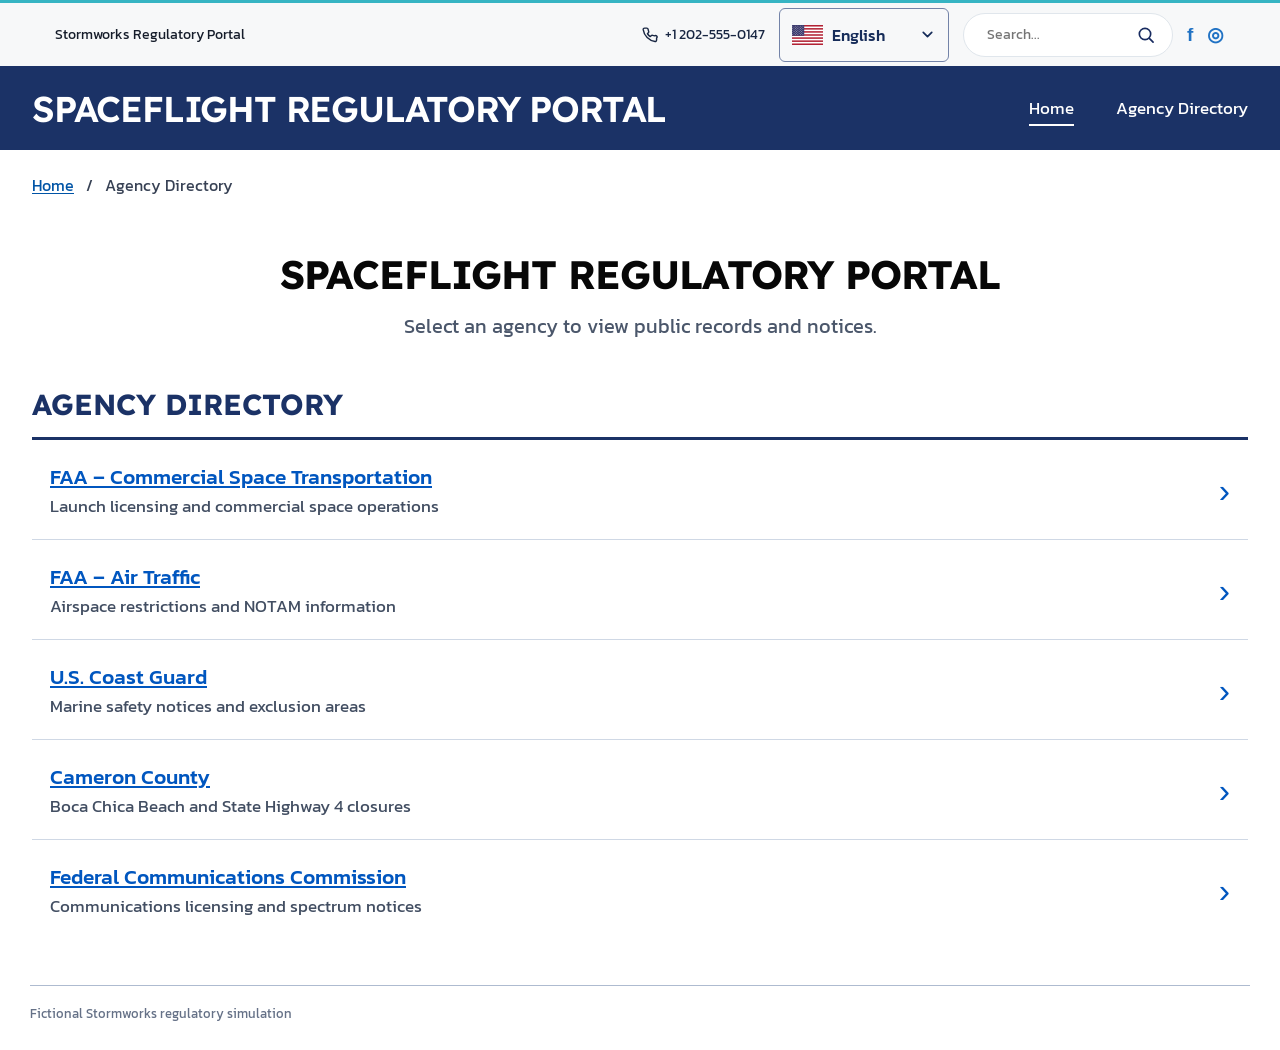
==== index.html @ 87dcebd6 "kl" ====
<!doctype html>
<html lang="en">
<head>
  <meta charset="utf-8">
  <meta name="viewport" content="width=device-width, initial-scale=1">
  <title>Spaceflight Regulatory Portal — Agency Directory</title>
  <link rel="preconnect" href="https://fonts.googleapis.com">
  <link rel="preconnect" href="https://fonts.gstatic.com" crossorigin>
  <link href="https://fonts.googleapis.com/css2?family=Kanit:wght@400;500;600&family=Lexend:wght@500;600;700&display=swap" rel="stylesheet">
  <link rel="stylesheet" href="assets/css/styles.css">
  <script defer src="assets/js/shared-header.js"></script>
</head>
<body class="portal-page">
  <div id="utility-header"></div>
  <header class="portal-masthead">
    <div class="portal-masthead-inner">
      <div class="portal-masthead-title">SPACEFLIGHT REGULATORY PORTAL</div>
      <nav class="portal-masthead-nav" aria-label="Portal navigation">
        <a href="index.html" aria-current="page">Home</a>
        <a href="#agency-directory">Agency Directory</a>
      </nav>
    </div>
  </header>
  <main class="portal-container">
    <nav class="portal-breadcrumb" aria-label="Breadcrumb"><a href="index.html">Home</a><span aria-hidden="true">/</span>Agency Directory</nav>
    <div class="portal-intro">
      <h1>SPACEFLIGHT REGULATORY PORTAL</h1>
      <p>Select an agency to view public records and notices.</p>
    </div>
    <section class="directory-section" aria-labelledby="directory-heading">
      <h2 id="directory-heading">AGENCY DIRECTORY</h2>
      <div id="agency-directory" class="agency-directory">
        <div class="agency-directory-item"><div><a href="pages/agency.html?agency=faacst">FAA – Commercial Space Transportation</a><p>Launch licensing and commercial space operations</p></div><span aria-hidden="true" class="directory-chevron">›</span></div>
        <div class="agency-directory-item"><div><a href="pages/agency.html?agency=faaair">FAA – Air Traffic</a><p>Airspace restrictions and NOTAM information</p></div><span aria-hidden="true" class="directory-chevron">›</span></div>
        <div class="agency-directory-item"><div><a href="pages/agency.html?agency=uscg">U.S. Coast Guard</a><p>Marine safety notices and exclusion areas</p></div><span aria-hidden="true" class="directory-chevron">›</span></div>
        <div class="agency-directory-item"><div><a href="pages/cameron-county.html">Cameron County</a><p>Boca Chica Beach and State Highway 4 closures</p></div><span aria-hidden="true" class="directory-chevron">›</span></div>
        <div class="agency-directory-item"><div><a href="pages/agency.html?agency=fcc">Federal Communications Commission</a><p>Communications licensing and spectrum notices</p></div><span aria-hidden="true" class="directory-chevron">›</span></div>
      </div>
      <p id="directory-no-results" hidden>No agencies matched your search.</p>
    </section>
  </main>
  <footer class="portal-footer">Fictional Stormworks regulatory simulation</footer>
</body>
</html>
---- assets/css/styles.css ----
:root { color-scheme: light; }
* { box-sizing: border-box; }
body { margin: 0; color: #273042; background: white; font-family: Arial, Helvetica, sans-serif; }
a { color: #364761; }
a:hover { color: #1d58a1; }

/* Traditional, understated US-government-style agency directory */
.portal-page, .agency-page { min-height: 100vh; display: flex; flex-direction: column; font-family: 'Kanit', Arial, Helvetica, sans-serif; }
.portal-masthead { background: #1b3266; color: #fff; min-height: 84px; }
.portal-masthead-inner { width: min(1370px, calc(100% - 64px)); margin: 0 auto; min-height: 84px; display: flex; align-items: center; justify-content: space-between; gap: 30px; }
.portal-masthead-title { font-family: 'Lexend', Arial, sans-serif; font-size: clamp(24px, 2.8vw, 40px); letter-spacing: -1.2px; font-weight: 600; line-height: 1.2; }
.portal-masthead-nav { display: flex; align-items: center; gap: 42px; flex: 0 0 auto; }
.portal-masthead-nav a { color: #fff; text-decoration: none; font-size: 17px; }
.portal-masthead-nav a:hover, .portal-masthead-nav a:focus-visible, .portal-masthead-nav [aria-current="page"] { text-decoration: underline; text-underline-offset: 10px; text-decoration-thickness: 2px; }
.portal-container { width: min(1280px, calc(100% - 64px)); margin: 0 auto; flex: 1; }
.portal-breadcrumb { display: flex; align-items: center; gap: 12px; color: #374154; margin: 23px 0 0; font-size: 16px; }
.portal-breadcrumb a { color: #0054a6; text-decoration: underline; text-underline-offset: 2px; }
.portal-intro { text-align: center; margin: 53px 0 46px; }
.portal-intro h1 { font-family: 'Lexend', Arial, sans-serif; color: #070707; font-size: clamp(26px, 3.1vw, 43px); font-weight: 700; line-height: 1.24; letter-spacing: -1px; margin: 0; }
.portal-intro p { margin: 12px 0 0; font-size: 20px; color: #4b576b; }
.directory-section h2 { font: 700 29px/1.2 'Lexend', Arial, sans-serif; color: #1b3266; margin: 0 0 0; padding-bottom: 15px; border-bottom: 3px solid #1b3266; }
.agency-directory-item { display: flex; align-items: center; justify-content: space-between; gap: 16px; min-height: 100px; padding: 18px 18px; border-bottom: 1px solid #cfd8e5; }
.agency-directory-item:last-child { border-bottom: none; }
.agency-directory-item a { font-size: 21px; font-weight: 500; color: #0056bf; text-decoration: underline; text-underline-offset: 2px; }
.agency-directory-item a:hover { color: #003877; }
.agency-directory-item p { font-size: 17px; line-height: 1.4; color: #424e62; margin: 3px 0 0; }
.directory-chevron { color: #0056bf; font: 34px/1 Arial, sans-serif; }
.agency-directory-item[hidden], #directory-no-results[hidden] { display: none; }
#directory-no-results { padding: 24px 18px; color: #495367; }
.portal-footer { border-top: 1px solid #aebbd0; max-width: 1450px; width: calc(100% - 60px); margin: 45px auto 0; padding: 18px 0 27px; font: 400 13px 'Kanit', Arial, sans-serif; color: #657187; }

/* Shared utility header on ALL pages + the county page.
   Cameron County: intentionally plain, fixed-width government-page layout.
   All dimensions are CSS pixels, so it matches the reference at regular browser zoom. */
.county-page {
  font-family: 'Kanit', Arial, Helvetica, sans-serif;
  color: #151c2a;
  background: #fff;
}
.county-topbar { height: 66px; background: #f7f8f9; border-top: 3px solid #36b4c3; font-family: 'Kanit', Arial, Helvetica, sans-serif; color: #151c2a; }
.county-topbar-inner {
  width: min(1170px, calc(100% - 40px)); height: 100%; margin: auto;
  display: flex; align-items: center; justify-content: flex-end; gap: 24px;
  white-space: nowrap; font-size: 14px; font-weight: 400;
}
.topbar-address { margin-right: auto; }
.topbar-phone {
  display: inline-flex; align-items: center; justify-content: center; gap: 7px;
  color: #182642; height: 44px; text-decoration: none; font-size: 14px;
}
.phone-icon { width: 17px; height: 17px; display: block; flex: 0 0 auto; fill: none; stroke: currentColor; stroke-width: 2; stroke-linecap: round; stroke-linejoin: round; }
.topbar-language {
  border: 1px solid #7383a8; border-radius: 6px; width: 170px;
  height: 54px; display: inline-flex; align-items: center; justify-content: flex-start;
  gap: 9px; color: #162c59; font-weight: 500; font-size: 16px;
  padding: 0 12px; margin-left: 18px; cursor: default; user-select: none; flex: 0 0 auto;
}
.language-flag { width: 31px; height: 20px; display: block; flex: 0 0 auto; object-fit: cover; }
.language-name { display: block; line-height: 1; }
.language-chevron { width: 17px; height: 17px; margin-left: auto; display: block; stroke: currentColor; fill: none; stroke-width: 2.4; stroke-linecap: round; stroke-linejoin: round; flex: 0 0 auto; }
.topbar-search {
  display: flex; align-items: center; height: 44px; width: 300px;
  border: 1px solid #e0e6ec; background: white; border-radius: 22px; padding: 0 14px 0 23px; margin: 0;
}
.topbar-search input {
  display: block; height: 100%; border: none; outline: none; flex: 1; min-width: 0;
  background: transparent; padding: 0; margin: 0;
  font: 400 14px/20px 'Kanit', Arial, sans-serif;
}
.topbar-search input::-webkit-search-decoration { -webkit-appearance: none; }
.topbar-search-submit { display: flex; align-items: center; justify-content: center; padding: 0; margin: 0; background: transparent; border: 0; width: 25px; height: 25px; cursor: pointer; }
.search-icon { display: block; width: 20px; height: 20px; flex: 0 0 20px; stroke: #182b60; stroke-width: 2; fill: none; stroke-linecap: round; }
.topbar-social { color: #2072c4; font: bold 19px Arial, sans-serif; letter-spacing: 1px; }

.county-header { height: 84px; background: #182b60; }
.county-header-inner {
  width: min(1170px, calc(100% - 40px)); height: 100%; margin: 0 auto;
  display: flex; justify-content: space-between; align-items: center; gap: 26px;
}
.county-logo {
  color: white; white-space: nowrap;
  font-family: 'Lexend', Arial, Helvetica, sans-serif; font-weight: 700;
  font-size: 35px; letter-spacing: -1.7px;
}
.county-logo span:first-child { color: #288bd4; }
.county-logo .logo-star { color: white; font-size: 34px; margin-left: 3px; }
.county-nav { display: flex; align-items: center; gap: 30px; margin-right: 8px; }
.county-nav-label, .county-nav-directory {
  display: inline-flex; align-items: center; gap: 5px; color: white;
  text-decoration: none; font-size: 15px; font-weight: 400; line-height: 1.25; white-space: nowrap;
}
.county-nav-label { cursor: default; user-select: none; }
.county-nav-label svg { width: 12px; height: 12px; flex: 0 0 12px; display: block; fill: none; stroke: currentColor; stroke-width: 1.8; stroke-linecap: round; stroke-linejoin: round; }
.county-nav-directory:hover, .county-nav-directory:focus-visible { text-decoration: underline; }

/* Reference screenshot: long vertical gaps, centered headings and a 1170px-wide table. */
.county-main { width: min(1170px, calc(100% - 40px)); margin: 0 auto; padding: 90px 0 45px; }
.county-main h1, .county-main .section-heading {
  font-family: 'Lexend', Arial, Helvetica, sans-serif; font-weight: 700;
  text-align: center;
}
.county-main h1 { color: #080808; font-size: 37px; line-height: 1.32; letter-spacing: .3px; margin: 0; }
.section-heading {
  color: #3d3b50; font-size: 45px; line-height: .95;
  letter-spacing: -.6px; margin: 146px 0 81px;
  width: calc(100% + 80px); margin-left: -40px;
}
.delay-heading { margin-top: 52px; margin-bottom: 65px; }
.table-scroll { width: 100%; overflow-x: auto; }
.notice-table { border-collapse: collapse; width: 100%; table-layout: fixed; font-size: 17px; line-height: 1.35; color: #243042; }
.notice-table th, .notice-table td { border: 1px solid #d3dce4; }
.notice-table th { background: #f4f7f7; font-size: 16px; font-weight: 500; color: #121925; height: 60px; padding: 12px 10px; }
.notice-table th:nth-child(n+2) { font-weight: 600; }
.notice-table .table-spacer th { background: white; height: 34px; padding: 0; }
.notice-table td { padding: 15px 16px; height: 58px; }
.closure-table th:nth-child(1) { width: 14.5%; }
.closure-table th:nth-child(2) { width: 21%; }
.closure-table th:nth-child(3) { width: 21%; }
.closure-table th:nth-child(4) { width: 43.5%; }
.closure-table td:nth-child(2), .closure-table td:nth-child(3), .closure-table td:nth-child(4) { text-align: center; }
.delay-table th:nth-child(1) { width: 26.5%; }
.delay-table th:nth-child(2) { width: 39.5%; }
.delay-table th:nth-child(3) { width: 34%; }
.delay-table td:nth-child(2), .delay-table td:nth-child(3) { text-align: center; }
.no-notices { text-align: center !important; color: #666; }
.orders-section { padding-top: 24px; }
.orders-section p { margin: 31px 0; line-height: 1.5; font-size: 16px; }
.orders-section a { color: #37445a; text-decoration: underline; text-transform: uppercase; }
.county-footer { border-top: 1px solid #ececec; padding: 18px 15px; color: #666; text-align: center; font-size: 12px; margin-top: 34px; }

/* The order pages use the exact same two-row header as the closure page.
   Only the header typography is scoped here, preserving the order document styling. */
.order-page .county-topbar, .order-page .county-header {
  font-family: 'Kanit', Arial, Helvetica, sans-serif;
  color: #151c2a;
}

@media (max-width: 1300px) {
  .county-topbar-inner { gap: 14px; }
  .topbar-language { margin-left: 0; }
  .topbar-search { width: 210px; }
  .county-nav { gap: 17px; }
}
@media (max-width: 1000px) {
  .county-topbar-inner { justify-content: center; font-size: 12px; }
  .topbar-search, .topbar-social { display: none; }
  .topbar-language { width: 149px; height: 44px; font-size: 13px; }
  .language-flag { width: 27px; height: 18px; }
  .county-logo { font-size: 23px; }
  .county-logo .logo-star { font-size: 25px; }
  .county-nav { gap: 12px; margin-right: 0; }
  .county-nav-label, .county-nav-directory { font-size: 12px; }
  .county-main h1 { font-size: clamp(23px, 3vw, 35px); }
  .section-heading { font-size: clamp(28px, 4vw, 46px); width: 100%; margin-left: 0; }
  .notice-table { font-size: 14px; }
  .notice-table th { font-size: 13px; }
}
@media (max-width: 650px) {
  .county-topbar { height: auto; min-height: 40px; }
  .county-topbar-inner { padding: 8px 0; flex-wrap: wrap; gap: 5px 10px; font-size: 11px; }
  .topbar-language { margin-left: 0; }
  .county-header { height: auto; }
  .county-header-inner { flex-direction: column; justify-content: center; padding: 18px 0 13px; gap: 12px; }
  .county-logo { font-size: 24px; }
  .county-nav { flex-wrap: wrap; justify-content: center; gap: 7px 15px; }
  .county-nav-label, .county-nav-directory { font-size: 11px; }
  .county-main { padding: 50px 0 30px; }
  .county-main h1 { font-size: clamp(20px, 5vw, 26px); }
  .section-heading { margin: 70px 0 42px; font-size: clamp(21px, 5vw, 31px); line-height: 1.08; }
  .delay-heading { margin-top: 42px; margin-bottom: 42px; }
  .desktop-break { display: none; }
  .notice-table { font-size: 12px; min-width: 650px; }
  .notice-table th { font-size: 11px; height: 42px; }
  .notice-table td { padding: 10px; height: 44px; }
  .notice-table .table-spacer th { height: 17px; }
  .orders-section { padding-top: 12px; }
  .orders-section p { font-size: 13px; margin: 23px 0; }
}

/* Agency placeholders inherit the portal style and shared utility bar. */
.agency-main { width: min(1280px, calc(100% - 64px)); margin: 0 auto; flex: 1; }
.agency-main h1 { font: 700 clamp(25px, 3vw, 36px)/1.25 'Lexend', Arial, sans-serif; color: #192f63; margin: 55px 0 28px; }
.agency-main p { font-size: 17px; margin: 22px 0; }
.agency-main a { color: #0056bf; }

@media (max-width: 900px) {
  .portal-masthead-inner { width: min(100% - 40px, 1370px); min-height: 84px; }
  .portal-masthead { min-height: 84px; }
  .portal-masthead-nav { gap: 18px; }
  .portal-masthead-nav a { font-size: 14px; }
  .portal-container, .agency-main { width: calc(100% - 40px); }
  .portal-intro { margin-top: 38px; }
}
@media (max-width: 650px) {
  .portal-masthead-inner { flex-direction: column; align-items: flex-start; justify-content: center; gap: 18px; padding: 21px 0; }
  .portal-masthead-title { font-size: 25px; }
  .portal-masthead-nav { gap: 24px; }
  .portal-masthead-nav a { font-size: 14px; }
  .portal-breadcrumb { margin-top: 20px; font-size: 14px; }
  .portal-intro { margin: 45px 0 42px; }
  .portal-intro h1 { font-size: 26px; }
  .portal-intro p { font-size: 16px; }
  .directory-section h2 { font-size: 23px; }
  .agency-directory-item { min-height: 85px; padding: 15px 4px; }
  .agency-directory-item a { font-size: 16px; }
  .agency-directory-item p { font-size: 13px; }
  .directory-chevron { font-size: 28px; }
  .portal-footer { width: calc(100% - 40px); }
}

/* === COUNTY ORDER LETTERS (8.5 x 11 inch, like reference) ===
   This section does not change the shared Cameron County header. */
.order-page { background: #ffffff; }
.order-main { padding: 38px 20px 60px; }
.order-actions {
  display: flex; align-items: center; justify-content: space-between;
  width: min(816px, 100%); margin: 0 auto 19px; gap: 18px;
  font: 400 14px 'Kanit', Arial, sans-serif;
}
.order-sheet {
  width: 8.5in; min-height: 11in; margin: 0 auto;
  background: #fff; border: 1px solid #333; color: #090909;
  font-family: 'Times New Roman', Times, serif; position: relative;
  padding: 0; font-size: 17px; line-height: 1.13;
}
.order-crest { position: absolute; top: 0.27in; left: 0; width: 100%; display: flex; justify-content: center; }
.order-crest img { width: 1.28in; height: 1.28in; object-fit: contain; }
.order-official { position: absolute; top: 1.87in; left: 0; right: 0; text-align: center; }
.order-official h1 { font: bold 25px/1.1 'Times New Roman', Times, serif; margin: 0; }
.order-official h2 { font: bold 19px/1.3 'Times New Roman', Times, serif; margin: 8px 0 0; }
.order-release {
  position: absolute; top: 3.04in; left: .94in; right: .9in;
  font: 14px/1.25 'Times New Roman', Times, serif;
  display: flex; flex-direction: column; align-items: flex-start;
}
.order-release strong { font-weight: bold; }
.order-content {
  position: relative; padding: 0 .98in;
  margin-top: 4.01in; text-align: center;
}
.order-content h3 {
  font: bold 20px/1.05 'Times New Roman', Times, serif;
  text-transform: uppercase; margin: 0 0 28px;
}
.order-paragraphs { font: 17.5px/1.12 'Times New Roman', Times, serif; }
.order-paragraphs p { margin: 0 0 24px; }
.order-endmark { position: absolute; left: 0; right: 0; text-align: center; font: bold 16px Times, serif; }
.order-delay .order-endmark { top: 77.6%; }
.order-closure .order-endmark { top: 88.6%; }
.order-letterhead-footer {
  position: absolute; left: .96in; right: .93in; bottom: .25in;
  display: flex; align-items: flex-end; justify-content: space-between; gap: 12px;
  font: 12.5px/1.45 'Times New Roman', Times, serif;
}
.order-letterhead-footer > div { display: flex; flex-direction: column; }
.order-letterhead-footer > div:nth-child(2) { text-align: center; }
.order-letterhead-footer > div:nth-child(3) { text-align: right; }
.order-not-found { padding: 80px; text-align: center; }

@media screen and (max-width: 860px) {
  .order-main { overflow-x: auto; }
  .order-sheet { margin: 0 auto; }
}
@media (max-width: 650px) {
  .order-actions { font-size: 12px; }
}
@page { size: letter; margin: 0; }
@media print {
  html, body { margin: 0; padding: 0; background: white; }
  .county-topbar, .county-header, .county-footer, .order-actions { display: none !important; }
  .order-main { margin: 0; padding: 0; max-width: none; overflow: visible; }
  .order-sheet { width: 8.5in; min-height: 11in; height: 11in; margin: 0; border: 1px solid #333; page-break-after: avoid; }
  .order-crest img { print-color-adjust: exact; -webkit-print-color-adjust: exact; }
}
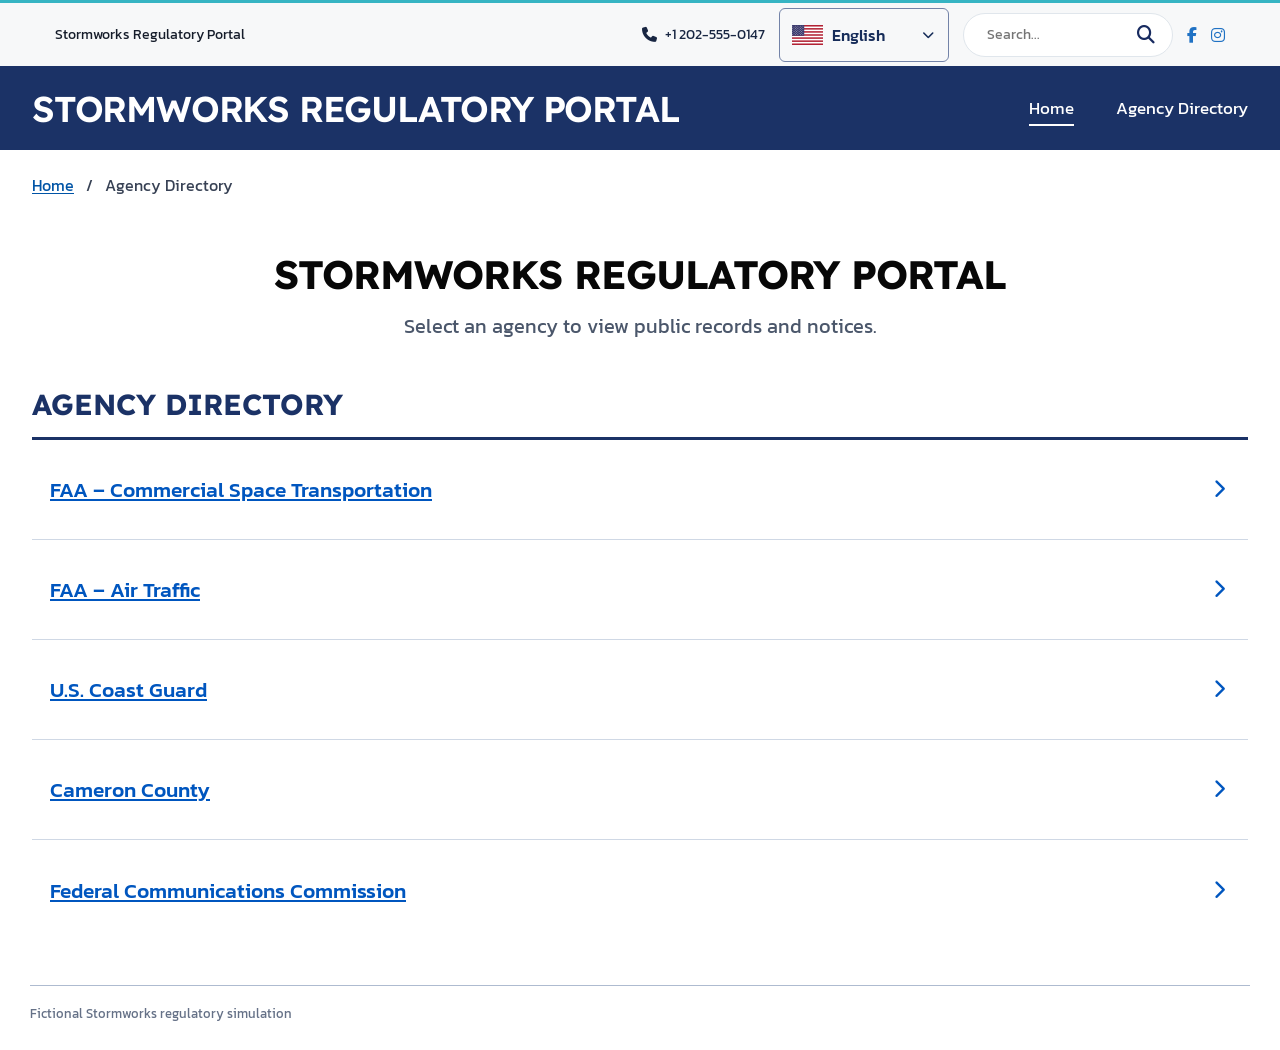
==== commit d31f74ed: "j" ====
--- a/index.html
+++ b/index.html
@@ -1,12 +1,18 @@
 <!doctype html>
 <html lang="en">
 <head>
+  <link rel="icon" type="image/svg+xml" href="assets/images/sr-favicon.svg?v=27">
+  <link rel="icon" type="image/png" sizes="32x32" href="assets/images/sr-favicon-32.png?v=27">
+  <link rel="shortcut icon" href="assets/images/favicon.ico?v=27">
+  <link rel="apple-touch-icon" sizes="180x180" href="assets/images/sr-favicon-180.png?v=27">
+
   <meta charset="utf-8">
   <meta name="viewport" content="width=device-width, initial-scale=1">
-  <title>Spaceflight Regulatory Portal — Agency Directory</title>
+  <title>Stormworks Regulatory Portal — Agency Directory</title>
   <link rel="preconnect" href="https://fonts.googleapis.com">
   <link rel="preconnect" href="https://fonts.gstatic.com" crossorigin>
   <link href="https://fonts.googleapis.com/css2?family=Kanit:wght@400;500;600&family=Lexend:wght@500;600;700&display=swap" rel="stylesheet">
+  <link rel="stylesheet" href="https://cdnjs.cloudflare.com/ajax/libs/font-awesome/6.7.2/css/all.min.css">
   <link rel="stylesheet" href="assets/css/styles.css">
   <script defer src="assets/js/shared-header.js"></script>
 </head>
@@ -14,7 +20,7 @@
   <div id="utility-header"></div>
   <header class="portal-masthead">
     <div class="portal-masthead-inner">
-      <div class="portal-masthead-title">SPACEFLIGHT REGULATORY PORTAL</div>
+      <div class="portal-masthead-title">STORMWORKS REGULATORY PORTAL</div>
       <nav class="portal-masthead-nav" aria-label="Portal navigation">
         <a href="index.html" aria-current="page">Home</a>
         <a href="#agency-directory">Agency Directory</a>
@@ -24,17 +30,17 @@
   <main class="portal-container">
     <nav class="portal-breadcrumb" aria-label="Breadcrumb"><a href="index.html">Home</a><span aria-hidden="true">/</span>Agency Directory</nav>
     <div class="portal-intro">
-      <h1>SPACEFLIGHT REGULATORY PORTAL</h1>
+      <h1>STORMWORKS REGULATORY PORTAL</h1>
       <p>Select an agency to view public records and notices.</p>
     </div>
     <section class="directory-section" aria-labelledby="directory-heading">
       <h2 id="directory-heading">AGENCY DIRECTORY</h2>
       <div id="agency-directory" class="agency-directory">
-        <div class="agency-directory-item"><div><a href="pages/agency.html?agency=faacst">FAA – Commercial Space Transportation</a><p>Launch licensing and commercial space operations</p></div><span aria-hidden="true" class="directory-chevron">›</span></div>
-        <div class="agency-directory-item"><div><a href="pages/agency.html?agency=faaair">FAA – Air Traffic</a><p>Airspace restrictions and NOTAM information</p></div><span aria-hidden="true" class="directory-chevron">›</span></div>
-        <div class="agency-directory-item"><div><a href="pages/agency.html?agency=uscg">U.S. Coast Guard</a><p>Marine safety notices and exclusion areas</p></div><span aria-hidden="true" class="directory-chevron">›</span></div>
-        <div class="agency-directory-item"><div><a href="pages/cameron-county.html">Cameron County</a><p>Boca Chica Beach and State Highway 4 closures</p></div><span aria-hidden="true" class="directory-chevron">›</span></div>
-        <div class="agency-directory-item"><div><a href="pages/agency.html?agency=fcc">Federal Communications Commission</a><p>Communications licensing and spectrum notices</p></div><span aria-hidden="true" class="directory-chevron">›</span></div>
+        <div class="agency-directory-item"><div><a href="pages/agency.html?agency=faacst">FAA – Commercial Space Transportation</a></div><span aria-hidden="true" class="directory-chevron"><i class="fa-solid fa-chevron-right"></i></span></div>
+        <div class="agency-directory-item"><div><a href="pages/tfr.html">FAA – Air Traffic</a></div><span aria-hidden="true" class="directory-chevron"><i class="fa-solid fa-chevron-right"></i></span></div>
+        <div class="agency-directory-item"><div><a href="pages/agency.html?agency=uscg">U.S. Coast Guard</a></div><span aria-hidden="true" class="directory-chevron"><i class="fa-solid fa-chevron-right"></i></span></div>
+        <div class="agency-directory-item"><div><a href="pages/cameron-county.html">Cameron County</a></div><span aria-hidden="true" class="directory-chevron"><i class="fa-solid fa-chevron-right"></i></span></div>
+        <div class="agency-directory-item"><div><a href="pages/agency.html?agency=fcc">Federal Communications Commission</a></div><span aria-hidden="true" class="directory-chevron"><i class="fa-solid fa-chevron-right"></i></span></div>
       </div>
       <p id="directory-no-results" hidden>No agencies matched your search.</p>
     </section>
--- a/assets/css/styles.css
+++ b/assets/css/styles.css
@@ -24,7 +24,7 @@
 .agency-directory-item a { font-size: 21px; font-weight: 500; color: #0056bf; text-decoration: underline; text-underline-offset: 2px; }
 .agency-directory-item a:hover { color: #003877; }
 .agency-directory-item p { font-size: 17px; line-height: 1.4; color: #424e62; margin: 3px 0 0; }
-.directory-chevron { color: #0056bf; font: 34px/1 Arial, sans-serif; }
+.directory-chevron { color: #0056bf; font-size: 19px; line-height: 1; display: inline-flex; align-items: center; justify-content: center; width: 22px; height: 34px; }
 .agency-directory-item[hidden], #directory-no-results[hidden] { display: none; }
 #directory-no-results { padding: 24px 18px; color: #495367; }
 .portal-footer { border-top: 1px solid #aebbd0; max-width: 1450px; width: calc(100% - 60px); margin: 45px auto 0; padding: 18px 0 27px; font: 400 13px 'Kanit', Arial, sans-serif; color: #657187; }
@@ -48,7 +48,7 @@
   display: inline-flex; align-items: center; justify-content: center; gap: 7px;
   color: #182642; height: 44px; text-decoration: none; font-size: 14px;
 }
-.phone-icon { width: 17px; height: 17px; display: block; flex: 0 0 auto; fill: none; stroke: currentColor; stroke-width: 2; stroke-linecap: round; stroke-linejoin: round; }
+.phone-icon { width: 17px; height: 17px; display: inline-flex; align-items: center; justify-content: center; flex: 0 0 auto; font-size: 15px; line-height: 1; }
 .topbar-language {
   border: 1px solid #7383a8; border-radius: 6px; width: 170px;
   height: 54px; display: inline-flex; align-items: center; justify-content: flex-start;
@@ -57,7 +57,7 @@
 }
 .language-flag { width: 31px; height: 20px; display: block; flex: 0 0 auto; object-fit: cover; }
 .language-name { display: block; line-height: 1; }
-.language-chevron { width: 17px; height: 17px; margin-left: auto; display: block; stroke: currentColor; fill: none; stroke-width: 2.4; stroke-linecap: round; stroke-linejoin: round; flex: 0 0 auto; }
+.language-chevron { width: 17px; height: 17px; margin-left: auto; display: inline-flex; align-items: center; justify-content: center; font-size: 12px; line-height: 1; flex: 0 0 auto; }
 .topbar-search {
   display: flex; align-items: center; height: 44px; width: 300px;
   border: 1px solid #e0e6ec; background: white; border-radius: 22px; padding: 0 14px 0 23px; margin: 0;
@@ -69,8 +69,8 @@
 }
 .topbar-search input::-webkit-search-decoration { -webkit-appearance: none; }
 .topbar-search-submit { display: flex; align-items: center; justify-content: center; padding: 0; margin: 0; background: transparent; border: 0; width: 25px; height: 25px; cursor: pointer; }
-.search-icon { display: block; width: 20px; height: 20px; flex: 0 0 20px; stroke: #182b60; stroke-width: 2; fill: none; stroke-linecap: round; }
-.topbar-social { color: #2072c4; font: bold 19px Arial, sans-serif; letter-spacing: 1px; }
+.search-icon { display: inline-flex; align-items: center; justify-content: center; width: 20px; height: 20px; flex: 0 0 20px; color: #182b60; font-size: 18px; line-height: 1; }
+.topbar-social { color: #2072c4; display: inline-flex; align-items: center; justify-content: center; gap: 14px; font-size: 16px; line-height: 1; }
 
 .county-header { height: 84px; background: #182b60; }
 .county-header-inner {
@@ -90,7 +90,7 @@
   text-decoration: none; font-size: 15px; font-weight: 400; line-height: 1.25; white-space: nowrap;
 }
 .county-nav-label { cursor: default; user-select: none; }
-.county-nav-label svg { width: 12px; height: 12px; flex: 0 0 12px; display: block; fill: none; stroke: currentColor; stroke-width: 1.8; stroke-linecap: round; stroke-linejoin: round; }
+.county-nav-icon { width: 12px; height: 12px; flex: 0 0 12px; display: inline-flex; align-items: center; justify-content: center; font-size: 9px; line-height: 1; }
 .county-nav-directory:hover, .county-nav-directory:focus-visible { text-decoration: underline; }
 
 /* Reference screenshot: long vertical gaps, centered headings and a 1170px-wide table. */
@@ -204,7 +204,7 @@
   .agency-directory-item { min-height: 85px; padding: 15px 4px; }
   .agency-directory-item a { font-size: 16px; }
   .agency-directory-item p { font-size: 13px; }
-  .directory-chevron { font-size: 28px; }
+  .directory-chevron { font-size: 16px; width: 18px; }
   .portal-footer { width: calc(100% - 40px); }
 }
 
@@ -272,3 +272,164 @@
   .order-sheet { width: 8.5in; min-height: 11in; height: 11in; margin: 0; border: 1px solid #333; page-break-after: avoid; }
   .order-crest img { print-color-adjust: exact; -webkit-print-color-adjust: exact; }
 }
+
+
+/* ================= FAA AIR TRAFFIC / TFR LIST =================
+   Compact government-style typography and controls.
+   All changes are scoped to FAA pages (the county and portal stay intact).
+*/
+.tfr-page, .tfr-notice-page { display:flex; flex-direction:column; min-height:100vh; color:#34404d; background:#f5f5f5; font-family:'Open Sans',Arial,Helvetica,sans-serif; }
+.faa-header { height:60px; flex:0 0 60px; display:flex; align-items:center; justify-content:space-between; background:#00457d; color:#fff; padding:0 15px; }
+.faa-brand { display:flex; align-items:center; gap:12px; color:#fff; font:700 20px/1.06 'Open Sans',Arial,sans-serif; }
+.faa-insignia { width:58px; height:58px; flex:0 0 58px; }
+.faa-header-nav { display:flex; align-items:center; gap:22px; font:500 14.5px 'Open Sans',Arial,sans-serif; }
+.faa-header-nav span { white-space:nowrap; }
+.faa-about-chevron { font-size:10px; margin-left:3px; vertical-align:middle; }
+.faa-header-nav a { color:white; text-decoration:none; }
+.faa-header-nav a:hover { text-decoration:underline; }
+.tfr-layout { flex:1 1 auto; min-height:0; display:grid; grid-template-columns:310px minmax(0,1fr); background:#fff; }
+.tfr-filters { background:#f2f2f2; border-right:0; padding:0; min-width:0; width:100%; }
+/* Thin one-pixel separator between the FAA masthead and the map strip. */
+.tfr-map-caption { width:100%; height:35px; border-top:1px solid #d2d9df; display:flex; align-items:center; justify-content:center; color:white; font:500 15px 'Open Sans',Arial,sans-serif; background:#034980; }
+.tfr-filter-field { width:100%; margin-top:11px; position:relative; }
+.tfr-filter-field label { position:absolute; width:1px; height:1px; overflow:hidden; clip:rect(0,0,0,0); white-space:nowrap; }
+/* Uniform Font Awesome select indicators, visually overlaid so the fields
+   retain native keyboard and dropdown interaction. */
+.tfr-filter-field select {
+  width:100%; height:31px; border:0; border-top:1px solid #d9dfe2; border-bottom:1px solid #cdd5db;
+  border-radius:0; background-color:#fff; color:#304154;
+  font:600 16px 'Open Sans',Arial,sans-serif; padding:0 32px 0 7px;
+  appearance:none; -webkit-appearance:none; -moz-appearance:none;
+  cursor:pointer;
+}
+.tfr-select-icon { position:absolute; right:8px; top:0; width:15px; height:31px; display:flex; align-items:center; justify-content:center; color:#44515d; font-size:13px; line-height:1; pointer-events:none; }
+.tfr-filter-field select:disabled { opacity:1; -webkit-text-fill-color:#304154; color:#304154; background-color:#fff; cursor:default; }
+/* Match the FAA menu text as well as the closed dropdown labels.
+   Native option menus can differ slightly between Windows/macOS browsers. */
+.tfr-filter-field select option { font-family:'Open Sans',Arial,sans-serif; font-size:16px; font-weight:600; color:#304154; background:#fff; }
+
+.tfr-filter-field select:focus-visible { outline:2px solid #2776b1; outline-offset:-2px; }
+.tfr-filter-type { margin-bottom:11px; }
+.tfr-search-box { display:block; height:33px; width:100%; }
+.tfr-search-box input { width:100%; height:33px; border:0; border-top:1px solid #d9dfe2; border-bottom:1px solid #cdd5db; border-radius:0; background:#fff; padding:5px 7px; font:600 16px 'Open Sans',Arial,sans-serif; color:#304154; outline-offset:-2px; }
+.tfr-search-box input::placeholder { color:#304154; font-weight:600; opacity:1; }
+.tfr-data-links { width:100%; display:flex; flex-direction:column; align-items:center; gap:21px; padding:13px 0 18px; }
+.tfr-data-links a { font:400 14px 'Open Sans',Arial,sans-serif; color:#1678e8; text-decoration:none; }
+.tfr-data-links a:hover { text-decoration:underline; }
+.tfr-results { display:flex; flex-direction:column; min-width:0; min-height:0; padding:0 16px 26px 16px; background:#fff; }
+.tfr-info-bar { height:52px; flex:0 0 52px; display:flex; align-items:center; justify-content:space-between; gap:20px; padding:0 2px; font:400 13px 'Open Sans',Arial,sans-serif; }
+.tfr-info-bar strong { font-weight:700; }
+.tfr-table-wrap { min-height:0; overflow:auto; flex:1 1 auto; }
+.tfr-table { border-collapse:collapse; table-layout:fixed; width:100%; min-width:990px; font:400 13.5px/1.25 'Open Sans',Arial,Helvetica,sans-serif; color:#354352; }
+.tfr-col-date { width:106px; }
+.tfr-col-notam { width:102px; }
+.tfr-col-facility { width:90px; }
+.tfr-col-state { width:66px; }
+.tfr-col-type { width:210px; }
+.tfr-col-description { width:auto; }
+.tfr-col-zoom { width:94px; }
+.tfr-table th { position:sticky; top:0; z-index:2; background:#fff; border-bottom:1px solid #d8e0e4; height:31px; text-align:left; padding:0 7px; font-weight:700; white-space:nowrap; }
+.tfr-table th button { display:flex; align-items:center; justify-content:space-between; gap:8px; width:100%; border:0; padding:0; font:700 13.5px 'Open Sans',Arial,sans-serif; text-align:left; color:#34404d; background:transparent; cursor:pointer; }
+.sort-arrows { display:inline-flex; align-items:center; justify-content:center; width:10px; height:15px; flex:none; font-size:11px; line-height:1; color:#b6bec3; }
+.tfr-table td { height:39px; border:0; padding:0 7px; vertical-align:middle; white-space:nowrap; overflow:hidden; text-overflow:ellipsis; }
+/* Light cyan, closer to the reference screenshot, without a strong teal stripe. */
+.tfr-table tbody tr:nth-child(odd) { background:#e1f7f9; }
+.tfr-table tbody tr:nth-child(even) { background:#fff; }
+.tfr-table tbody tr:hover { background:#d5f0f4; }
+.tfr-table td.tfr-notam { color:#1684f2; }
+.tfr-notam-link, .tfr-notam-text { color:#1684f2; text-decoration:none; }
+.tfr-notam-link { cursor:pointer; }
+.tfr-notam-link:hover { text-decoration:underline; }
+.tfr-notam-link:focus-visible { outline:2px solid #054883; outline-offset:2px; }
+.tfr-notam-text { cursor:default; }
+.tfr-table .tfr-description { font-size:13.5px; }
+.tfr-table th.zoom-heading { text-align:center; }
+.tfr-zoom-cell { text-align:center; }
+.tfr-zoom-icons { display:inline-flex; align-items:center; justify-content:center; gap:14px; width:100%; color:#1264a1; vertical-align:middle; pointer-events:none; user-select:none; cursor:default; }
+.tfr-zoom-icons .fa-rectangle-list { font-size:19px; line-height:1; }
+.tfr-zoom-icons .fa-magnifying-glass { font-size:18px; line-height:1; }
+.tfr-footer { flex:0 0 48px; display:flex; justify-content:center; align-items:center; text-align:center; padding:10px; background:#c96666; color:#fff; font:14px 'Open Sans',Arial,sans-serif; }
+.tfr-notice-main { flex:1 1 auto; width:min(1100px,calc(100% - 40px)); margin:24px auto; background:#fff; padding:30px; }
+.tfr-notice-main:empty { background:transparent; padding:0; }
+.tfr-notice-main h1 { font:700 28px 'Lexend',Arial,sans-serif; color:#034980; margin:0 0 22px; }
+.tfr-notice-main p { white-space:pre-wrap; line-height:1.5; }
+@media (max-width:900px) {
+  .tfr-layout { grid-template-columns:210px minmax(0,1fr); }
+  .tfr-results { padding-left:10px; padding-right:10px; }
+  .faa-brand { font-size:17px; }
+}
+@media (max-width:600px) {
+  .faa-header { padding:0 9px; }
+  .faa-brand { gap:6px; font-size:14px; }
+  .faa-insignia { width:42px; height:42px; flex-basis:42px; }
+  .faa-header-nav { font-size:11px; gap:10px; }
+  .tfr-layout { display:flex; flex-direction:column; }
+  .tfr-filters { flex:0 0 auto; border-right:0; display:grid; grid-template-columns:1fr 1fr; gap:0 10px; padding:0 10px 9px; }
+  .tfr-map-caption { grid-column:1 / -1; margin:0 -10px; }
+  .tfr-filter-type { grid-column:1 / -1; }
+  .tfr-search-box { grid-column:1 / -1; }
+  .tfr-data-links { grid-column:1 / -1; flex-direction:row; justify-content:center; }
+  .tfr-info-bar { font-size:11px; }
+  .tfr-table-wrap { overflow-x:auto; }
+  .tfr-footer { font-size:12px; }
+}
+
+@media (min-width:601px) { .tfr-page { height:100vh; } }
+
+
+/* =================== FAA TFR FULL NOTICE PAGE ===================
+   Scoped to tfr-notice-* so the existing TFR list and county pages
+   are unaffected. Map layers panel intentionally omitted. */
+.tfr-notice-page { min-height:100vh; }
+.tfr-notice-layout { display:grid; grid-template-columns:310px minmax(0,1fr); flex:1 1 auto; min-height:0; background:#f3f3f3; font:400 13.5px/1.34 'Open Sans',Arial,Helvetica,sans-serif; color:#34404d; }
+.tfr-detail-sidebar { width:100%; background:#f2f2f2; border-right:1px solid #d5dbe0; padding-top:2px; }
+.tfr-detail-nav-row { height:35px; background:#00457d; border-bottom:5px solid #f2f2f2; display:flex; justify-content:center; align-items:center; color:#fff; font:600 15px 'Open Sans',Arial,sans-serif; text-decoration:none; }
+a.tfr-detail-nav-row:hover { color:#fff; text-decoration:underline; }
+.tfr-detail-downloads { display:flex; flex-direction:column; gap:20px; text-align:center; padding:7px 0 22px; font:400 13.5px 'Open Sans',Arial,sans-serif; color:#1c7df0; user-select:none; }
+.tfr-detail-downloads a { color:inherit; text-decoration:none; font:inherit; }
+.tfr-detail-downloads a:hover { text-decoration:underline; }
+.tfr-notice-content { width:min(900px,calc(100% - 16px)); min-width:0; padding:0 0 65px 5px; margin:0; }
+.tfr-detail-section { margin:0 0 18px; }
+.tfr-detail-blue-heading { background:#268eff; height:23px; display:grid; grid-template-columns:36% 1fr; align-items:center; color:#fff; padding:0 3px; font-size:14px; line-height:1.15; font-weight:700; }
+.tfr-detail-blue-heading strong { font-size:14px; font-weight:700; }
+.tfr-detail-info { padding:2px 2px 0; }
+.tfr-detail-info-row { display:grid; grid-template-columns:36% minmax(0,1fr); align-items:start; min-height:23px; font-size:13px; line-height:1.42; }
+.tfr-detail-info-label { padding-right:10px; }
+.tfr-detail-info-value { overflow-wrap:anywhere; }
+.tfr-detail-area { padding:10px 2px 0; min-height:110px; }
+.tfr-detail-area-title { display:block; margin-bottom:2px; }
+.tfr-detail-area-rows { padding-left:21%; }
+.tfr-detail-sub-row { display:grid; grid-template-columns:82px minmax(0,1fr); min-height:25px; align-items:start; }
+.tfr-detail-sub-label { white-space:nowrap; }
+.tfr-detail-sub-value { overflow-wrap:anywhere; }
+.tfr-detail-effective { display:grid; grid-template-columns:21% 1fr; min-height:73px; padding:2px 2px 0; }
+.tfr-detail-effective strong { align-self:start; }
+.tfr-detail-date-values > div { padding:3px 0; }
+.tfr-detail-restrictions-text { min-height:72px; margin:16px 2px 0; padding:0; font:400 13.5px/1.4 'Open Sans',Arial,sans-serif; }
+.tfr-detail-other .tfr-detail-info-row { grid-template-columns:38% minmax(0,1fr); }
+.tfr-detail-other { padding:5px 2px 0; }
+.tfr-detail-contact-phone { padding-top:4px; }
+.tfr-detail-not-found { padding:18px 8px; font:400 14px 'Open Sans',Arial,sans-serif; }
+@media(max-width:900px) {
+ .tfr-notice-layout { grid-template-columns:230px minmax(0,1fr); }
+ .tfr-notice-content { width:calc(100% - 12px); }
+ .tfr-detail-blue-heading { grid-template-columns:43% 1fr; }
+ .tfr-detail-info-row { grid-template-columns:43% minmax(0,1fr); }
+ .tfr-detail-area-rows { padding-left:12%; }
+ .tfr-detail-effective { grid-template-columns:22% 1fr; }
+}
+@media(max-width:600px) {
+ .tfr-notice-layout { display:flex; flex-direction:column; }
+ .tfr-detail-sidebar { border-right:0; display:grid; grid-template-columns:repeat(3,minmax(0,1fr)); padding:0; }
+ .tfr-detail-nav-row { height:39px; border-bottom:3px solid #f2f2f2; font-size:12px; padding:0 3px; text-align:center; }
+ .tfr-detail-downloads { grid-column:1 / -1; flex-direction:row; gap:12px; justify-content:space-around; flex-wrap:wrap; padding:10px 5px; font-size:11px; }
+ .tfr-notice-content { width:100%; padding:10px 8px 50px; }
+ .tfr-detail-blue-heading { grid-template-columns:43% 1fr; font-size:12px; }
+ .tfr-detail-blue-heading strong { font-size:12px; }
+ .tfr-detail-info-row { grid-template-columns:43% minmax(0,1fr); font-size:11px; }
+ .tfr-detail-area,.tfr-detail-restrictions-text { font-size:11px; }
+ .tfr-detail-sub-row { grid-template-columns:65px minmax(0,1fr); }
+ .tfr-detail-area-rows { padding-left:0; }
+ .tfr-detail-effective { grid-template-columns:34% minmax(0,1fr); font-size:11px; }
+ .tfr-detail-restrictions-text { min-height:45px; }
+}
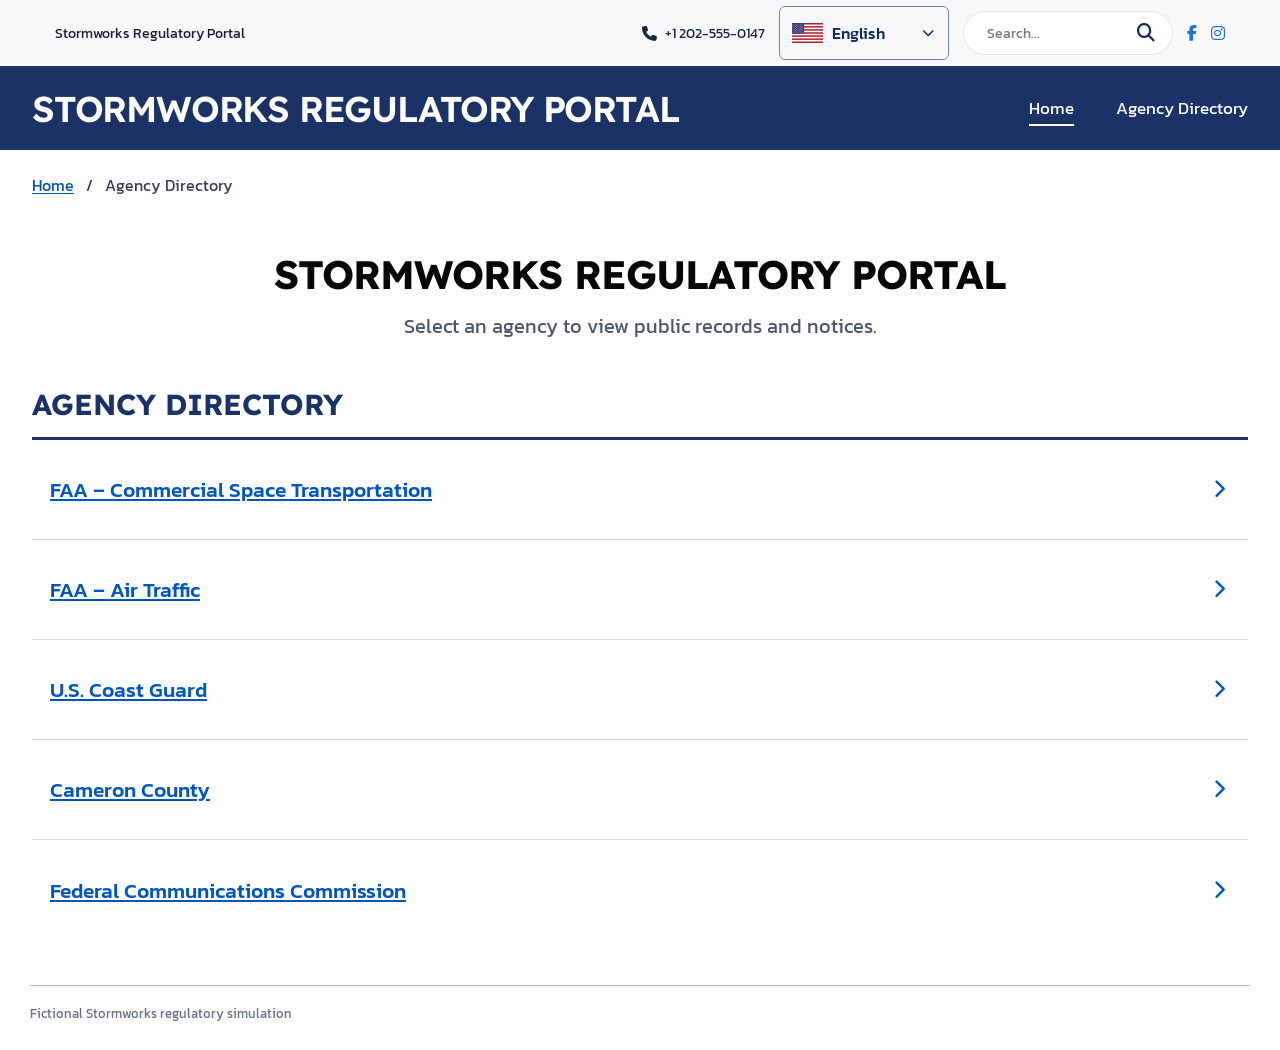
==== commit 88a37f86: "tyfggfh" ====
--- a/index.html
+++ b/index.html
@@ -1,10 +1,10 @@
 <!doctype html>
 <html lang="en">
 <head>
-  <link rel="icon" type="image/svg+xml" href="assets/images/sr-favicon.svg?v=27">
-  <link rel="icon" type="image/png" sizes="32x32" href="assets/images/sr-favicon-32.png?v=27">
-  <link rel="shortcut icon" href="assets/images/favicon.ico?v=27">
-  <link rel="apple-touch-icon" sizes="180x180" href="assets/images/sr-favicon-180.png?v=27">
+  <link rel="icon" type="image/svg+xml" href="assets/images/sr-favicon.svg?v=28">
+  <link rel="icon" type="image/png" sizes="32x32" href="assets/images/sr-favicon-32.png?v=28">
+  <link rel="shortcut icon" href="assets/images/favicon.ico?v=28">
+  <link rel="apple-touch-icon" sizes="180x180" href="assets/images/sr-favicon-180.png?v=28">
 
   <meta charset="utf-8">
   <meta name="viewport" content="width=device-width, initial-scale=1">
@@ -36,11 +36,11 @@
     <section class="directory-section" aria-labelledby="directory-heading">
       <h2 id="directory-heading">AGENCY DIRECTORY</h2>
       <div id="agency-directory" class="agency-directory">
-        <div class="agency-directory-item"><div><a href="pages/agency.html?agency=faacst">FAA – Commercial Space Transportation</a></div><span aria-hidden="true" class="directory-chevron"><i class="fa-solid fa-chevron-right"></i></span></div>
+        <div class="agency-directory-item"><div><a href="pages/faa-licenses.html">FAA – Commercial Space Transportation</a></div><span aria-hidden="true" class="directory-chevron"><i class="fa-solid fa-chevron-right"></i></span></div>
         <div class="agency-directory-item"><div><a href="pages/tfr.html">FAA – Air Traffic</a></div><span aria-hidden="true" class="directory-chevron"><i class="fa-solid fa-chevron-right"></i></span></div>
         <div class="agency-directory-item"><div><a href="pages/agency.html?agency=uscg">U.S. Coast Guard</a></div><span aria-hidden="true" class="directory-chevron"><i class="fa-solid fa-chevron-right"></i></span></div>
         <div class="agency-directory-item"><div><a href="pages/cameron-county.html">Cameron County</a></div><span aria-hidden="true" class="directory-chevron"><i class="fa-solid fa-chevron-right"></i></span></div>
-        <div class="agency-directory-item"><div><a href="pages/agency.html?agency=fcc">Federal Communications Commission</a></div><span aria-hidden="true" class="directory-chevron"><i class="fa-solid fa-chevron-right"></i></span></div>
+        <div class="agency-directory-item"><div><a href="pages/fcc-licenses.html">Federal Communications Commission</a></div><span aria-hidden="true" class="directory-chevron"><i class="fa-solid fa-chevron-right"></i></span></div>
       </div>
       <p id="directory-no-results" hidden>No agencies matched your search.</p>
     </section>
--- a/assets/css/styles.css
+++ b/assets/css/styles.css
@@ -37,7 +37,7 @@
   color: #151c2a;
   background: #fff;
 }
-.county-topbar { height: 66px; background: #f7f8f9; border-top: 3px solid #36b4c3; font-family: 'Kanit', Arial, Helvetica, sans-serif; color: #151c2a; }
+.county-topbar { height: 66px; background: #f7f8f9; border-top: 0; font-family: 'Kanit', Arial, Helvetica, sans-serif; color: #151c2a; }
 .county-topbar-inner {
   width: min(1170px, calc(100% - 40px)); height: 100%; margin: auto;
   display: flex; align-items: center; justify-content: flex-end; gap: 24px;
@@ -247,6 +247,13 @@
 .order-endmark { position: absolute; left: 0; right: 0; text-align: center; font: bold 16px Times, serif; }
 .order-delay .order-endmark { top: 77.6%; }
 .order-closure .order-endmark { top: 88.6%; }
+/* This note is included on both the screen and the printed county order,
+   just above the courthouse contact columns without moving the page content. */
+.order-simulation-note {
+  position:absolute; left:0; right:0; bottom:0.93in;
+  color:#565656; text-align:center;
+  font:normal 12px/1.2 'Times New Roman', Times, serif;
+}
 .order-letterhead-footer {
   position: absolute; left: .96in; right: .93in; bottom: .25in;
   display: flex; align-items: flex-end; justify-content: space-between; gap: 12px;
@@ -278,7 +285,7 @@
    Compact government-style typography and controls.
    All changes are scoped to FAA pages (the county and portal stay intact).
 */
-.tfr-page, .tfr-notice-page { display:flex; flex-direction:column; min-height:100vh; color:#34404d; background:#f5f5f5; font-family:'Open Sans',Arial,Helvetica,sans-serif; }
+.tfr-page, .tfr-notice-page, .nass-page { display:flex; flex-direction:column; min-height:100vh; color:#34404d; background:#f5f5f5; font-family:'Open Sans',Arial,Helvetica,sans-serif; }
 .faa-header { height:60px; flex:0 0 60px; display:flex; align-items:center; justify-content:space-between; background:#00457d; color:#fff; padding:0 15px; }
 .faa-brand { display:flex; align-items:center; gap:12px; color:#fff; font:700 20px/1.06 'Open Sans',Arial,sans-serif; }
 .faa-insignia { width:58px; height:58px; flex:0 0 58px; }
@@ -433,3 +440,1095 @@
  .tfr-detail-effective { grid-template-columns:34% minmax(0,1fr); font-size:11px; }
  .tfr-detail-restrictions-text { min-height:45px; }
 }
+
+/* FAA / NASS - reserved ATCSCC advisory landing page.
+   Reuses the exact FAA header, shared white bar and disclaimer.
+   Future advisory data can be added without changing the navigation. */
+.nass-page { min-height:100vh; display:flex; flex-direction:column; }
+/* Full-width title strip based on the original NAS Status website's blue band.
+   No navigation buttons appear here; the FAA nav stays in the masthead. */
+.nass-title-strip { position:relative; flex:0 0 auto; min-height:80px; border-top:0; border-bottom:6px solid #ffbb59; background:#0076c0; color:#fff; display:flex; align-items:center; justify-content:center; padding:10px 20px; text-align:center; }
+.nass-title-strip h1 { margin:0; color:#fff; font:600 clamp(18px, 2vw, 24px)/1.25 'Open Sans',Arial,sans-serif; }
+.nass-main { flex:1 1 auto; width:100%; background:#fff; padding:36px clamp(20px, 4.5vw, 84px) 60px; }
+.nass-main h2 { font:600 21px/1.4 'Open Sans',Arial,sans-serif; color:#34404d; margin:0 0 13px; }
+.nass-separator { height:2px; background:#00457d; max-width:100%; }
+.nass-main p { font:400 15px/1.6 'Open Sans',Arial,sans-serif; color:#495466; margin:24px 0; }
+
+/* NASS: UTC clock. Center title independently from the clock on wide screens. */
+.nass-utc-clock {
+  position:absolute;
+  right:16px;
+  top:50%;
+  transform:translateY(-50%);
+  display:inline-flex;
+  align-items:center;
+  justify-content:center;
+  white-space:nowrap;
+  background:#ffbb59;
+  color:#143150;
+  padding:5px 8px;
+  font:600 13px/1.3 'Open Sans', Arial, sans-serif;
+  font-variant-numeric:tabular-nums;
+}
+@media (max-width:1060px) {
+  .nass-title-strip { flex-direction:column; gap:9px; padding:14px 14px 17px; }
+  .nass-utc-clock { position:static; transform:none; max-width:100%; font-size:12px; }
+}
+
+
+/* ===== NASS: compact, centered FAA-style ATCSCC advisory registry ===== */
+.atcscc-next-table { margin:22px 0 14px !important; color:#303e52 !important; font:600 15px/1.5 'Open Sans',Arial,sans-serif !important; }
+/* Only this table is narrowed; the main NASS layout remains full width. */
+.atcscc-table-wrap { width:100%; max-width:680px; margin-inline:auto; overflow-x:auto; }
+.atcscc-table {
+  width:100%; min-width:620px; table-layout:fixed; border-collapse:collapse;
+  border:2px solid #515151; color:#111;
+  font:500 14px/1.28 'Open Sans',Arial,Helvetica,sans-serif;
+}
+/* Column proportions follow the FAA reference: wide title and compact ID/date fields. */
+.atcscc-col-number { width:12%; }
+.atcscc-col-control { width:12.5%; }
+.atcscc-col-date { width:11%; }
+.atcscc-col-title { width:51%; }
+.atcscc-col-send { width:13.5%; }
+.atcscc-table th, .atcscc-table td {
+  border:2px solid #595959; padding:5px 4px;
+  overflow-wrap:break-word;
+}
+.atcscc-table thead th {
+  color:#000076; text-align:center; font-weight:700;
+  border-color:#101e7f; background:#d9d9d9;
+  line-height:1.2; white-space:nowrap;
+}
+.atcscc-table thead .atcscc-table-title {
+  background:#a4cfd0; padding:3px 5px;
+  font:700 15px/1.2 Arial,Helvetica,sans-serif;
+}
+.atcscc-table tbody tr { background:#fff; }
+.atcscc-table tbody td { height:37px; }
+.atcscc-table tbody .atcscc-number { color:#075aff; font-weight:500; }
+.atcscc-table tbody td.atcscc-send span { display:block; }
+.atcscc-table tbody td.atcscc-empty {
+  color:#495466; font:400 14px/1.5 'Open Sans',Arial,sans-serif;
+  text-align:center; padding:20px 10px;
+}
+@media (max-width:700px) {
+ .atcscc-next-table { font-size:13px !important; }
+ .atcscc-table { font-size:14px; }
+ .atcscc-table thead .atcscc-table-title { font-size:15px; }
+ .nass-main { padding-left:16px; padding-right:16px; }
+}
+
+/* ===== ATCSCC webinar detail ONLY: no global font or layout changes ===== */
+.atcscc-table tbody .atcscc-number-link {
+  color:#075aff;
+  font:inherit;
+  text-decoration:none;
+  cursor:pointer;
+}
+.atcscc-table tbody .atcscc-number-link:hover,
+.atcscc-table tbody .atcscc-number-link:focus-visible { text-decoration:underline; }
+.atcscc-webinar-wrap {
+  width:100%; max-width:680px;
+  margin:54px auto 0;
+  position:relative;
+}
+.atcscc-webinar-back {
+  position:absolute;
+  top:-29px; left:0;
+  font:400 14px/1.3 'Kanit',Arial,sans-serif;
+}
+.atcscc-webinar-back a {
+  color:#0056bf;
+  text-decoration:underline;
+  text-underline-offset:2px;
+}
+/* Webinar only: original V39 text and rule positions. Heading bars alone reach the border. */
+.atcscc-webinar-document {
+  width:100%;
+  border:2px solid #4c4c4c;
+  background:#fff;
+  color:#000;
+  padding:0 4px 10px;
+  box-sizing:border-box;
+  font-family:Arial,Helvetica,sans-serif;
+  font-size:13px;
+  line-height:1.18;
+}
+.atcscc-webinar-document[hidden] { display:none; }
+.atcscc-webinar-head {
+  margin-left:-4px;
+  margin-right:-4px;
+  padding:3px 4px 4px;
+  background:#a2ced0;
+  color:#000080;
+  border-bottom:2px solid #07118f;
+  text-align:center;
+  font:700 16px/1.16 Arial,Helvetica,sans-serif;
+}
+.atcscc-webinar-subhead {
+  margin:4px -4px 0;
+  padding:2px 5px 3px;
+  background:#cecece;
+  color:#000080;
+  text-align:center;
+  font:700 16px/1.15 Arial,Helvetica,sans-serif;
+  overflow-wrap:anywhere;
+}
+/* Label stays at left; event time begins with the original inset body. */
+.atcscc-webinar-rawline {
+  display:grid;
+  grid-template-columns:16% minmax(0,1fr);
+  align-items:baseline;
+  gap:0;
+  padding:5px 2px 10px;
+  color:#000;
+  font:500 13px/1.18 'Inconsolata',monospace;
+}
+.atcscc-webinar-rawline strong {
+  font:400 16px/1.18 Arial,Helvetica,sans-serif;
+}
+.atcscc-webinar-rawline span { min-width:0; }
+/* The source's rules have short dash-and-gap segments, not continuous strokes. */
+.atcscc-webinar-rule {
+  display:block;
+  height:1px;
+  border:0;
+  margin:0 2px 0 16%;
+  background:repeating-linear-gradient(to right,#111 0 10px,transparent 10px 13px);
+}
+.atcscc-webinar-text {
+  white-space:pre-wrap;
+  overflow-wrap:break-word;
+  padding:16px 4px 14px 16%;
+  font:500 13px/1.18 'Inconsolata',monospace;
+  min-height:30px;
+  text-align:left;
+}
+.atcscc-webinar-next-title {
+  padding:16px 4px 0 16%;
+  font:500 13px/1.18 'Inconsolata',monospace;
+}
+.atcscc-webinar-next-text { padding-top:3px; }
+@media(max-width:700px) {
+ .atcscc-webinar-wrap { margin-top:34px; }
+ .atcscc-webinar-document { font-size:12px; }
+ .atcscc-webinar-text,.atcscc-webinar-next-title,.atcscc-webinar-rawline { font-size:12px; }
+}
+
+
+/* ========== FCC LICENSE SEARCH / SIMULATION (V43) ==========
+   FCC-only selectors: intentionally do not alter any FAA, county, or portal styles. */
+.fcc-page { display:flex; flex-direction:column; min-height:100vh; color:#34404d; background:#f5f5f5; font-family:'Open Sans',Arial,Helvetica,sans-serif; }
+.fcc-header { height:60px; flex:0 0 60px; display:flex; align-items:center; justify-content:space-between; padding:0 15px; background:#00457d; color:white; }
+.fcc-brand { display:flex; align-items:center; gap:12px; color:white; font:700 20px/1.06 'Open Sans',Arial,sans-serif; }
+.fcc-insignia { width:58px; height:58px; flex:0 0 58px; }
+.fcc-header-nav { display:flex; align-items:center; font:500 14.5px 'Open Sans',Arial,sans-serif; }
+.fcc-header-nav a { color:white; text-decoration:none; }
+.fcc-header-nav a:hover,.fcc-header-nav a:focus-visible { text-decoration:underline; }
+.fcc-layout { flex:1 1 auto; display:grid; grid-template-columns:310px minmax(0,1fr); min-height:0; background:white; }
+.fcc-filters { background:#f2f2f2; min-width:0; }
+.fcc-search-caption { display:flex; align-items:center; justify-content:center; height:35px; border-top:1px solid #d2d9df; background:#034980; color:white; font:600 15px 'Open Sans',Arial,sans-serif; }
+.fcc-filter-inner { padding:0 16px 0; }
+.fcc-field { display:flex; flex-direction:column; gap:5px; margin-top:14px; }
+.fcc-field label { color:#29384b; font:600 14px 'Open Sans',Arial,sans-serif; }
+.fcc-field input,.fcc-field select { display:block; min-width:0; width:100%; height:35px; border:1px solid #ced7df; border-radius:3px; background:#fff; color:#304154; font:400 14px 'Open Sans',Arial,sans-serif; padding:5px 9px; }
+.fcc-field select { cursor:pointer; }
+.fcc-field input:focus-visible,.fcc-field select:focus-visible { outline:2px solid #2678b1; outline-offset:1px; }
+.fcc-query-field { margin-top:16px; }
+.fcc-data-links { display:flex; flex-direction:column; align-items:center; gap:19px; padding:24px 12px; }
+.fcc-data-links a { color:#1678e8; font:400 13.5px 'Open Sans',Arial,sans-serif; text-decoration:none; }
+.fcc-data-links a:hover { text-decoration:underline; }
+.fcc-results { min-width:0; min-height:0; display:flex; flex-direction:column; padding:0 16px 26px; background:white; }
+.fcc-info-bar { height:52px; flex:0 0 52px; display:flex; align-items:center; justify-content:space-between; gap:20px; padding:0 2px; font:400 13px 'Open Sans',Arial,sans-serif; }
+.fcc-info-bar strong { font-weight:700; }
+.fcc-table-wrap { flex:1 1 auto; min-height:0; overflow:auto; }
+.fcc-table { border-collapse:collapse; table-layout:fixed; width:100%; min-width:850px; color:#354352; font:400 13.5px/1.25 'Open Sans',Arial,sans-serif; }
+.fcc-col-file { width:145px; }
+.fcc-col-call { width:128px; }
+.fcc-col-licensee { width:auto; }
+.fcc-col-state { width:85px; }
+.fcc-col-type { width:135px; }
+.fcc-col-status { width:115px; }
+.fcc-col-details { width:90px; }
+.fcc-table th { position:sticky; top:0; z-index:1; height:32px; text-align:left; padding:0 7px; white-space:nowrap; background:white; border-bottom:1px solid #d8e0e4; font-weight:700; }
+.fcc-table th button { display:flex; align-items:center; justify-content:space-between; gap:8px; width:100%; padding:0; border:0; background:transparent; color:#34404d; text-align:left; cursor:pointer; font:700 13.5px 'Open Sans',Arial,sans-serif; }
+.fcc-table th button .fa-sort { color:#b6bec3; font-size:11px; }
+.fcc-table td { height:39px; padding:0 7px; vertical-align:middle; white-space:nowrap; overflow:hidden; text-overflow:ellipsis; }
+.fcc-table tbody tr:nth-child(odd) { background:#e1f7f9; }
+.fcc-table tbody tr:nth-child(even) { background:white; }
+.fcc-table tbody tr:hover { background:#d5f0f4; }
+.fcc-file-link,.fcc-file-text { color:#1684f2; text-decoration:none; }
+.fcc-file-link:hover { text-decoration:underline; }
+.fcc-file-text { cursor:default; }
+.fcc-table th.fcc-details-heading,.fcc-details-cell { text-align:center; }
+.fcc-details-icon { color:#1264a1; pointer-events:none; user-select:none; font-size:18px; }
+.fcc-footer { flex:0 0 48px; display:flex; align-items:center; justify-content:center; padding:10px; background:#c96666; color:#fff; text-align:center; font:14px 'Open Sans',Arial,sans-serif; }
+@media (max-width:900px) {
+  .fcc-layout { grid-template-columns:220px minmax(0,1fr); }
+  .fcc-filter-inner { padding:0 10px; }
+  .fcc-results { padding-left:10px; padding-right:10px; }
+}
+@media (max-width:600px) {
+  .fcc-header { padding:0 10px; }
+  .fcc-brand { font-size:15px; gap:6px; }
+  .fcc-insignia { width:45px; height:45px; flex-basis:45px; }
+  .fcc-layout { display:flex; flex-direction:column; }
+  .fcc-filter-inner { display:grid; grid-template-columns:repeat(2,minmax(0,1fr)); gap:0 10px; }
+  .fcc-results { min-height:240px; }
+}
+
+
+/* ===== FCC LICENSE / APPLICATION DETAIL ONLY (V47) =====
+   Deliberately scoped to the new page: no changes to FAA, FCC search, or other pages. */
+.fcc-application-page [hidden] { display:none !important; }
+.fcc-application-main { width:min(1020px,calc(100% - 42px)); margin:0 auto; flex:1 0 auto; padding:25px 0 48px; background:transparent; }
+.fcc-application-back { display:inline-block; margin:0 0 20px; color:#0069b8; font:400 14px 'Kanit',Arial,sans-serif; text-decoration:underline; text-underline-offset:2px; }
+.fcc-application-document { border:1px solid #b3c1ce; background:white; color:#26384a; }
+.fcc-application-document h1 { margin:0; padding:16px 22px; border-bottom:2px solid #00457d; color:#003d70; background:#e7f0f6; font:700 22px/1.35 'Open Sans',Arial,sans-serif; }
+.fcc-application-section { padding:0 22px 22px; border-bottom:1px solid #d1dbe3; }
+.fcc-application-section:last-child { border-bottom:0; }
+.fcc-application-section h2 { margin:0 -22px 16px; padding:11px 22px; color:#003c6f; background:#f0f3f6; border-bottom:1px solid #d9e1e8; font:700 15px/1.3 'Open Sans',Arial,sans-serif; }
+.fcc-application-fields { display:grid; grid-template-columns:1fr 1fr; gap:13px 36px; margin:0; }
+.fcc-application-fields>div { display:grid; grid-template-columns:155px minmax(0,1fr); gap:12px; align-items:baseline; min-width:0; }
+.fcc-application-fields dt { font-weight:700; font-size:13px; }
+.fcc-application-fields dd { margin:0; overflow-wrap:anywhere; font-size:14px; }
+.fcc-application-multiline>div { white-space:pre-wrap; overflow-wrap:anywhere; font:400 14px/1.6 'Open Sans',Arial,sans-serif; }
+.fcc-application-prompt { margin:0 0 12px; font:700 14px/1.6 'Open Sans',Arial,sans-serif; }
+@media(max-width:750px) {
+  .fcc-application-fields { grid-template-columns:1fr; }
+  .fcc-application-main { width:calc(100% - 24px); }
+  .fcc-application-fields>div { grid-template-columns:minmax(110px,36%) minmax(0,1fr); }
+}
+
+/* FCC license detail: place seal in existing titlebar; align PDF action with back link.
+   Scoped exclusively to the FCC application page. */
+.fcc-application-page .fcc-application-actions { display:flex; justify-content:space-between; align-items:center; gap:16px; }
+.fcc-application-page .fcc-application-download { display:inline-block; margin:0 0 20px; color:#0069b8; font:400 14px 'Kanit',Arial,sans-serif; text-decoration:underline; text-underline-offset:2px; }
+.fcc-application-page .fcc-application-download:hover,.fcc-application-page .fcc-application-download:focus-visible { color:#00457d; }
+.fcc-application-page .fcc-application-document h1 { position:relative; padding-right:92px; }
+.fcc-application-page .fcc-application-seal { position:absolute; right:20px; top:50%; transform:translateY(-50%); width:49px; height:49px; object-fit:contain; }
+
+/* FCC application Manufacturer section only (V53). */
+.fcc-application-page .fcc-application-manufacturer .fcc-application-prompt { margin-bottom:10px; }
+.fcc-application-page .fcc-application-equipment-scroll { overflow-x:auto; }
+.fcc-application-page .fcc-application-equipment-table {
+  width:100%; min-width:510px; border-collapse:collapse; table-layout:fixed;
+  color:#26384a; font:400 14px/1.55 'Open Sans',Arial,sans-serif;
+}
+.fcc-application-page .fcc-application-equipment-table th,
+.fcc-application-page .fcc-application-equipment-table td {
+  padding:3px 12px 3px 0; text-align:left; vertical-align:top;
+  overflow-wrap:anywhere; border:0;
+}
+.fcc-application-page .fcc-application-equipment-table th { font-weight:700; font-size:13px; }
+.fcc-application-page .fcc-application-equipment-table th:nth-child(1) { width:46%; }
+.fcc-application-page .fcc-application-equipment-table th:nth-child(2) { width:29%; }
+.fcc-application-page .fcc-application-equipment-table th:nth-child(3) { width:13%; }
+.fcc-application-page .fcc-application-equipment-table th:nth-child(4) { width:12%; }
+
+
+/* FCC application Station Location only (V54): keep all other site styles unchanged. */
+.fcc-application-page .fcc-application-station-list { display:grid; gap:18px; }
+.fcc-application-page .fcc-station-entry + .fcc-station-entry { border-top:1px solid #d1dbe3; padding-top:18px; }
+.fcc-application-page .fcc-station-basics-scroll { overflow-x:auto; margin-bottom:10px; }
+.fcc-application-page .fcc-station-basics { width:100%; min-width:680px; table-layout:fixed; border-collapse:collapse; font:400 13px/1.5 'Open Sans',Arial,sans-serif; color:#26384a; }
+.fcc-application-page .fcc-station-basics th,
+.fcc-application-page .fcc-station-basics td { padding:2px 10px 2px 0; vertical-align:top; text-align:left; overflow-wrap:anywhere; border:0; }
+.fcc-application-page .fcc-station-basics th { font-weight:700; }
+.fcc-application-page .fcc-station-basics th:nth-child(1) { width:17%; }
+.fcc-application-page .fcc-station-basics th:nth-child(2) { width:13%; }
+.fcc-application-page .fcc-station-basics th:nth-child(3) { width:19%; }
+.fcc-application-page .fcc-station-basics th:nth-child(4) { width:19%; }
+.fcc-application-page .fcc-station-basics th:nth-child(5) { width:12%; }
+.fcc-application-page .fcc-station-basics th:nth-child(6) { width:20%; }
+.fcc-application-page .fcc-station-facts { margin:0; display:grid; gap:3px; font:400 13px/1.55 'Open Sans',Arial,sans-serif; }
+.fcc-application-page .fcc-station-facts > div { display:flex; flex-wrap:wrap; column-gap:8px; align-items:baseline; }
+.fcc-application-page .fcc-station-facts dt { margin:0; font-weight:700; }
+.fcc-application-page .fcc-station-facts dd { margin:0; white-space:pre-wrap; overflow-wrap:anywhere; }
+
+/* FCC Station Location: Action / Frequency / Station Class only (V55).
+   Scoped exclusively to these rows; no other layout or text changes. */
+.fcc-application-page .fcc-station-frequencies-scroll { overflow-x:auto; margin-top:10px; }
+.fcc-application-page .fcc-station-frequency-table {
+  width:100%; min-width:390px; table-layout:fixed; border-collapse:collapse;
+  font:400 13px/1.5 'Open Sans',Arial,sans-serif; color:#26384a;
+}
+.fcc-application-page .fcc-station-frequency-table th,
+.fcc-application-page .fcc-station-frequency-table td {
+  padding:2px 10px 2px 0; text-align:left; vertical-align:top;
+  overflow-wrap:anywhere; border:0;
+}
+.fcc-application-page .fcc-station-frequency-table th { font-weight:700; }
+.fcc-application-page .fcc-station-frequency-table th:nth-child(1) { width:20%; }
+.fcc-application-page .fcc-station-frequency-table th:nth-child(2) { width:54%; }
+.fcc-application-page .fcc-station-frequency-table th:nth-child(3) { width:26%; }
+
+
+/* ============ FAA COMMERCIAL SPACE TRANSPORTATION (V56) ============
+   Scoped exclusively to the new FAA AST pages; TFR, NASS, FCC and County unchanged. */
+.faa-cst-page { min-height:100vh; display:flex; flex-direction:column; font-family:'Open Sans',Arial,Helvetica,sans-serif; background:#fff; color:#34404d; }
+.faa-cst-main { flex:1 1 auto; width:min(1130px,calc(100% - 40px)); margin:0 auto; padding:46px 0 70px; }
+.faa-cst-main h1 { margin:0; font:700 clamp(23px,2.4vw,31px)/1.3 'Open Sans',Arial,sans-serif; color:#253b51; }
+.faa-cst-rule { height:2px; background:#00457d; width:100%; margin:17px 0 25px; }
+.faa-cst-main p { font:400 14px/1.65 'Open Sans',Arial,sans-serif; margin:0 0 15px; }
+.faa-cst-directory { border-top:1px solid #d6dfe6; width:100%; }
+.faa-cst-directory a { display:flex; justify-content:space-between; align-items:center; gap:18px; color:#0964ac; text-decoration:none; font:500 16px 'Open Sans',Arial,sans-serif; min-height:66px; padding:15px 12px; border-bottom:1px solid #d6dfe6; }
+.faa-cst-directory a:hover,.faa-cst-directory a:focus-visible { background:#eef5f9; text-decoration:underline; }
+.faa-cst-directory i { font-size:12px; color:#0964ac; }
+.faa-cst-empty { margin-top:6px; color:#5a6773; }
+@media (max-width:600px) {
+  .faa-cst-page .faa-header { height:auto; min-height:60px; padding:8px 10px; gap:8px; flex-wrap:wrap; }
+  .faa-cst-page .faa-header-nav { gap:12px; flex-wrap:wrap; justify-content:flex-end; font-size:11.5px; }
+  .faa-cst-page .faa-brand { font-size:14px; }
+  .faa-cst-page .faa-insignia { width:42px; height:42px; flex-basis:42px; }
+  .faa-cst-main { padding-top:33px; }
+}
+
+
+/* ============ FAA CST LICENSE DATABASE ONLY (V57) ============
+   Restricted to .faa-license-page: no other pages change style or layout. */
+.faa-license-page .faa-lic-main { flex:1 1 auto; display:flex; flex-direction:column; min-height:0; width:100%; background:#fff; color:#1d293b; font-family:'Open Sans',Arial,sans-serif; }
+.faa-license-page .faa-lic-grid { display:grid; grid-template-columns:260px minmax(0,1fr); flex:1 1 auto; min-height:0; }
+.faa-license-page .faa-lic-sidebar { padding:18px 15px 8px; min-width:0; }
+.faa-license-page .faa-lic-tabs { display:flex; flex-direction:column; gap:10px; }
+.faa-license-page .faa-lic-tab { display:block; width:100%; min-height:52px; padding:10px 9px; border:0; border-radius:0; background:#606a73; color:white; cursor:pointer; text-align:center; font:400 15px/1.3 'Open Sans',Arial,sans-serif; }
+.faa-license-page .faa-lic-tab.is-active { background:#06477f; text-decoration:underline; }
+.faa-license-page .faa-lic-tab:hover,.faa-license-page .faa-lic-tab:focus-visible { background:#0d548b; }
+.faa-license-page .faa-lic-tab-gap { height:29px; }
+.faa-license-page .faa-lic-content { padding:22px 21px 18px 14px; min-width:0; }
+.faa-license-page .faa-lic-table-scroll { max-width:100%; overflow:auto; }
+.faa-license-page .faa-lic-table { border-collapse:collapse; width:100%; min-width:770px; table-layout:fixed; font:400 13px/1.25 'Open Sans',Arial,sans-serif; color:#14263b; }
+.faa-license-page .faa-lic-table th { padding:7px 8px 12px; background:white; color:#111e31; text-align:left; border:0; vertical-align:bottom; font:700 13px/1.3 'Open Sans',Arial,sans-serif; }
+.faa-license-page .faa-lic-sort { display:block; padding:0; border:0; background:none; color:inherit; text-align:left; font:inherit; cursor:pointer; }
+.faa-license-page .faa-lic-sort:hover,.faa-license-page .faa-lic-sort:focus-visible { text-decoration:underline; }
+.faa-license-page .faa-lic-table td { padding:6px 8px; border:0; vertical-align:middle; font-weight:400; overflow-wrap:break-word; }
+.faa-license-page .faa-lic-table tbody tr:nth-child(2n) { background:#d6dadc; }
+.faa-license-page .faa-lic-table tbody tr:nth-child(2n+1) { background:#fff; }
+.faa-license-page .faa-lic-table tbody tr:hover { background:#e4edf5; }
+.faa-license-page .faa-lic-table td.faa-lic-empty { text-align:center; padding:30px 10px; color:#536271; background:#fff; }
+.faa-license-page .faa-lic-pdf-link { color:#003e79; text-decoration:none; }
+.faa-license-page .faa-lic-pdf-link:hover,.faa-license-page .faa-lic-pdf-link:focus-visible { text-decoration:underline; }
+.faa-license-page .faa-lic-bottom { display:grid; grid-template-columns:260px minmax(0,1fr); gap:0; width:100%; align-items:end; padding:15px 0 18px; }
+.faa-license-page .faa-lic-last-updated { margin-left:15px; color:#2b455f; font:400 12.5px/1.35 'Open Sans',Arial,sans-serif; }
+.faa-license-page .faa-lic-utc-clock { justify-self:end; margin-right:21px; display:inline-flex; align-items:center; justify-content:center; padding:5px 8px; white-space:nowrap; background:#ffbb59; color:#143150; font:600 13px/1.3 'Open Sans',Arial,sans-serif; font-variant-numeric:tabular-nums; }
+@media(max-width:790px) {
+ .faa-license-page .faa-lic-grid { grid-template-columns:190px minmax(0,1fr); }
+ .faa-license-page .faa-lic-bottom { grid-template-columns:190px minmax(0,1fr); }
+ .faa-license-page .faa-lic-sidebar { padding-left:8px; padding-right:8px; }
+ .faa-license-page .faa-lic-content { padding-left:8px; padding-right:8px; }
+}
+@media(max-width:540px) {
+ .faa-license-page .faa-lic-grid { display:flex; flex-direction:column; }
+ .faa-license-page .faa-lic-sidebar { padding:12px; }
+ .faa-license-page .faa-lic-tabs { flex-direction:row; flex-wrap:wrap; gap:7px; }
+ .faa-license-page .faa-lic-tab { width:auto; flex:1 1 135px; min-height:42px; font-size:13px; }
+ .faa-license-page .faa-lic-tab-gap { flex-basis:100%; height:0; }
+ .faa-license-page .faa-lic-content { padding:10px 12px 30px; }
+ .faa-license-page .faa-lic-bottom { grid-template-columns:1fr; row-gap:14px; padding-bottom:15px; }
+ .faa-license-page .faa-lic-utc-clock { margin-right:12px; }
+}
+
+
+/* ============ FAA STAKEHOLDER ENGAGEMENT MODULAR CONTENT (V58) ============
+   Only the content below the existing page title/rule; no changes elsewhere. */
+.faa-stakeholder-page .faa-modular-content[hidden] { display:none; }
+.faa-stakeholder-page #faa-modular-unpublished[hidden] { display:none; }
+.faa-stakeholder-page .faa-modular-content {
+  /* Keep the original title alignment. Flex prevents adjacent vertical margins
+     from collapsing, so spacingBefore and spacingAfter add predictably. */
+  display:flex;
+  flex-direction:column;
+  align-items:stretch;
+  padding:0;
+  font-family:'Open Sans',Arial,Helvetica,sans-serif;
+  color:#34404d;
+  text-align:left;
+}
+.faa-stakeholder-page .faa-modular-block {
+  font-family:inherit;
+  white-space:pre-wrap;
+  overflow-wrap:anywhere;
+  text-align:left;
+}
+.faa-stakeholder-page .faa-modular-heading {
+  margin:0 0 13px;
+  color:#253b51;
+  font-size:19px;
+  font-weight:700;
+  line-height:1.4;
+}
+.faa-stakeholder-page .faa-modular-paragraph {
+  margin:0 0 18px;
+  font-size:14px;
+  font-weight:400;
+  line-height:1.65;
+}
+.faa-stakeholder-page .faa-modular-link {
+  display:table;
+  align-self:flex-start;
+  margin:0 0 17px;
+  color:#0964ac;
+  text-decoration:underline;
+  font-size:14px;
+  font-weight:400;
+  line-height:1.5;
+}
+.faa-stakeholder-page .faa-modular-button {
+  display:table;
+  align-self:flex-start;
+  max-width:100%;
+  padding:8px 13px;
+  margin:0 0 18px;
+  border:1px solid var(--faa-modular-button-background,#00457d);
+  background:var(--faa-modular-button-background,#00457d);
+  color:#fff;
+  text-decoration:none;
+  font-size:14px;
+  font-weight:600;
+  line-height:1.4;
+}
+.faa-stakeholder-page .faa-modular-button:hover,
+.faa-stakeholder-page .faa-modular-button:focus-visible { background:var(--faa-modular-button-hover,#0b578e); }
+.faa-stakeholder-page .faa-modular-divider {
+  border:0;
+  border-top:1px solid #bdcbd6;
+  margin:15px 0 19px;
+}
+
+
+/* V62 — Agency name labels only. Navigation, body copy, page headings and
+   existing masthead colors/icons retain their original styling. */
+.faa-brand .agency-brand-label,
+.fcc-brand .agency-brand-label {
+  display:block;
+  white-space:nowrap;
+}
+/* Two-line Cameron County label; preserve the original blue/white word colors. */
+.county-header .county-logo {
+  display:flex;
+  flex-direction:column;
+  align-items:center;
+  justify-content:center;
+  line-height:1.04;
+}
+.county-header .county-logo .county-name-line { display:block; white-space:nowrap; }
+.county-header .county-logo .county-name-line > span:first-child { color:#288bd4; }
+.county-header .county-logo .county-simulation-line {
+  display:block;
+  color:#fff;
+  font:700 20px/1.1 'Lexend',Arial,sans-serif;
+  letter-spacing:-.5px;
+  padding-top:4px;
+}
+/* Only agency brand labels scale down on narrow viewports. */
+@media(max-width:870px) {
+  .faa-header .faa-brand .agency-brand-label,
+  .fcc-header .fcc-brand .agency-brand-label { white-space:normal; font-size:15px; line-height:1.05; }
+}
+@media(max-width:600px) {
+  .faa-header .faa-brand .agency-brand-label,
+  .fcc-header .fcc-brand .agency-brand-label { font-size:13px; }
+  .county-header .county-logo .county-simulation-line { font-size:13px; }
+}
+
+/* V63 — Cameron County masthead only: restore original ✶ symbol,
+   uppercase both lines, and use the same Lexend family throughout. */
+.county-header .county-logo .county-name-line {
+  font:700 29px/1.08 'Lexend',Arial,sans-serif;
+  letter-spacing:-1.2px;
+}
+.county-header .county-logo .county-name-line .logo-star {
+  color:#fff;
+  font-size:29px;
+  margin-left:4px;
+}
+@media(max-width:1000px) {
+  .county-header .county-logo .county-name-line { font-size:23px; }
+  .county-header .county-logo .county-name-line .logo-star { font-size:23px; }
+  .county-header .county-logo .county-simulation-line { font-size:17px; }
+}
+@media(max-width:600px) {
+  .county-header .county-logo .county-name-line { font-size:23px; }
+  .county-header .county-logo .county-name-line .logo-star { font-size:23px; }
+  .county-header .county-logo .county-simulation-line { font-size:18px; }
+}
+
+
+/* V64 — FAA environmental-project pages only. Never affects the FAA license,
+   stakeholder, FCC, county, or ATCSCC pages. */
+.faa-env-project-page .faa-env-main {
+  /* Match FAA Stakeholder Engagement: same centered content width and inset. */
+  width: min(1130px, calc(100% - 40px));
+  margin: 0 auto;
+  flex: 1 1 auto;
+  padding: 46px 0 70px;
+  font-family: 'Open Sans',Arial,Helvetica,sans-serif;
+  color: #183a6e;
+}
+.faa-env-project-page .faa-env-main [hidden] { display:none !important; }
+.faa-env-project-page .faa-env-main h1 {
+  margin:0 0 24px;
+  color:#153d7c;
+  font:400 clamp(25px,2.25vw,33px)/1.18 'Open Sans',Arial,sans-serif;
+  overflow-wrap:anywhere;
+}
+.faa-env-project-page .faa-env-layout {
+  display:grid;
+  grid-template-columns:minmax(0, 1fr) 285px;
+  column-gap:26px;
+  align-items:start;
+}
+.faa-env-project-page .faa-env-left { min-width:0; }
+.faa-env-project-page .faa-env-website {
+  margin:4px 0 27px;
+  font-size:14px;
+  color:#122f5a;
+}
+.faa-env-project-page .faa-env-website strong {font-weight:400;}
+.faa-env-project-page .faa-env-website a,
+.faa-env-project-page .faa-env-related a {color:#0869a8; text-decoration:none;}
+.faa-env-project-page .faa-env-website a:hover,
+.faa-env-project-page .faa-env-related a:hover {text-decoration:underline;}
+.faa-env-project-page .faa-env-intro {
+  font:700 14px/1.5 'Open Sans',Arial,sans-serif;
+  margin:0 0 12px;
+  color:#0c1725;
+}
+.faa-env-project-page .faa-env-primary-stats {
+  display:grid;
+  grid-template-columns:1fr 1fr;
+  gap:20px;
+  text-align:center;
+  padding:5px 0 26px;
+  border-bottom:1px solid #c9cdd0;
+}
+.faa-env-project-page .faa-env-primary-stat,
+.faa-env-project-page .faa-env-secondary-stat {
+  display:flex;
+  flex-direction:column;
+  align-items:center;
+  justify-content:flex-start;
+  gap:5px;
+  min-width:0;
+}
+.faa-env-project-page .faa-env-stat-icon {height:90px; color:#067ab9; display:grid; place-items:center;}
+.faa-env-project-page .faa-env-stat-label {
+  max-width:370px;
+  font:400 14px/1.45 'Open Sans',Arial,sans-serif;
+  color:#17345e;
+}
+.faa-env-project-page .faa-env-stat-value {font:400 14px/1.45 'Open Sans',Arial,sans-serif;color:#17345e;}
+.faa-env-project-page .faa-env-secondary-stats {
+  display:grid;
+  grid-template-columns:repeat(4,minmax(0,1fr));
+  gap:15px;
+  text-align:center;
+  padding:20px 0 4px;
+}
+.faa-env-project-page .faa-env-progress {
+  width:75px;height:75px;border:8px solid #077bbb;border-radius:50%;
+  background:#d9e4e9;color:#192f42;
+  display:grid;place-items:center;font:700 15px/1.2 'Open Sans',Arial,sans-serif;
+}
+.faa-env-project-page .faa-env-secondary-icon {
+  height:75px;color:#0575b7;display:flex;justify-content:center;align-items:center;
+  font:400 65px/1 Arial,sans-serif;
+}
+.faa-env-project-page .faa-env-agency-mark {font-size:60px;color:#243b5c;}
+.faa-env-project-page .faa-env-secondary-label {font:400 13px/1.5 'Open Sans',Arial,sans-serif;}
+.faa-env-project-page .faa-env-secondary-value {font:400 13px/1.4 'Open Sans',Arial,sans-serif;}
+.faa-env-project-page .faa-env-description h2,
+.faa-env-project-page .faa-env-related h2 {
+  margin:13px 0 6px;font:700 19px/1.3 'Open Sans',Arial,sans-serif;color:#15417d;
+}
+.faa-env-project-page .faa-env-description p,
+.faa-env-project-page .faa-env-related p {
+  margin:0 0 15px;white-space:pre-wrap;color:#213047;
+  font:400 14px/1.64 'Open Sans',Arial,sans-serif;
+}
+.faa-env-project-page .faa-env-blue-sidebar {
+  min-height:530px;
+  background:#0877bd;
+  padding:0;
+  overflow:hidden;
+}
+.faa-env-project-page .faa-env-error {margin:10px 0;color:#6b3535;}
+@media(max-width:870px){
+ .faa-env-project-page .faa-env-layout {grid-template-columns:minmax(0,1fr) 220px;gap:15px;}
+ .faa-env-project-page .faa-env-blue-sidebar{min-height:430px;}
+}
+@media(max-width:650px){
+ .faa-env-project-page .faa-env-layout {grid-template-columns:1fr;}
+ .faa-env-project-page .faa-env-blue-sidebar {min-height:250px; margin-top:16px;}
+ .faa-env-project-page .faa-env-primary-stats {gap:12px;}
+ .faa-env-project-page .faa-env-secondary-stats {grid-template-columns:1fr 1fr;}
+}
+
+
+/* V66 — Environmental project page only. Slightly larger readable metrics and
+ * reference-style icons. No changes to other FAA/FCC/NASS or county pages. */
+.faa-env-project-page .faa-env-main h1 {
+  font-size: clamp(26px, 2.35vw, 36px);
+}
+.faa-env-project-page .faa-env-layout {
+  grid-template-columns: minmax(0, 1fr) 240px;
+  column-gap: 22px;
+}
+.faa-env-project-page .faa-env-website { font-size:15px; }
+.faa-env-project-page .faa-env-intro { font-size:15px; }
+.faa-env-project-page .faa-env-stat-icon { height:104px; }
+.faa-env-project-page .faa-env-stat-label { font-size:15px; }
+.faa-env-project-page .faa-env-stat-value { font-size:15px; }
+.faa-env-project-page .faa-env-secondary-stats { gap:12px; }
+.faa-env-project-page .faa-env-secondary-icon { height:94px; font-size:70px; }
+.faa-env-project-page .faa-env-secondary-icon .faa-env-detail-icon { display:block; width:88px; height:88px; }
+.faa-env-project-page .faa-env-agency-mark img { width:86px; height:86px; object-fit:contain; display:block; }
+.faa-env-project-page .faa-env-progress {
+  width:90px;
+  height:90px;
+  border-width:7px;
+  font-size:14px;
+  text-align:center;
+}
+.faa-env-project-page .faa-env-progress-copy {
+  display:block;
+  max-width:100%;
+  font:700 13px/1.1 'Open Sans',Arial,sans-serif;
+  white-space:pre-line;
+  text-align:center;
+  overflow-wrap:normal;
+}
+.faa-env-project-page .faa-env-secondary-label { font-size:14px; }
+.faa-env-project-page .faa-env-secondary-value { font-size:14px; }
+.faa-env-project-page .faa-env-description h2,
+.faa-env-project-page .faa-env-related h2 { font-size:21px; }
+.faa-env-project-page .faa-env-description p,
+.faa-env-project-page .faa-env-related p { font-size:15px; }
+@media (max-width:870px) {
+  .faa-env-project-page .faa-env-layout {
+    grid-template-columns:minmax(0,1fr) 185px;
+    gap:15px;
+  }
+}
+@media (max-width:650px) {
+  .faa-env-project-page .faa-env-layout { grid-template-columns:1fr; }
+}
+
+
+/* V67 — Environmental PROJECT detail pages only. Stakeholder modular content,
+ * its styles and every other agency remain unchanged. */
+.faa-env-project-page .faa-env-progress {
+  width:96px;
+  height:96px;
+  border:9px solid #087dbd;
+  background:#d9e4e9;
+  border-radius:50%;
+  display:grid;
+  place-items:center;
+}
+.faa-env-project-page .faa-env-progress-copy {
+  font-family:'Open Sans',Arial,Helvetica,sans-serif;
+  font-size:17px;
+  font-weight:700;
+  line-height:1.12;
+  color:#203446;
+  text-align:center;
+  white-space:pre-line;
+  max-width:calc(100% - 7px);
+}
+.faa-env-project-page #faa-env-description-text {
+  display:flex;
+  flex-direction:column;
+  align-items:stretch;
+  text-align:left;
+  font-family:'Open Sans',Arial,Helvetica,sans-serif;
+}
+.faa-env-project-page .faa-env-description-block {
+  font-family:inherit;
+  white-space:pre-wrap;
+  overflow-wrap:anywhere;
+  text-align:left;
+}
+.faa-env-project-page .faa-env-description h3.faa-env-description-heading {
+  margin:10px 0 9px;
+  font-size:19px;
+  font-weight:700;
+  line-height:1.4;
+  color:#173c71;
+}
+.faa-env-project-page .faa-env-description p.faa-env-description-paragraph {
+  margin:0 0 15px;
+  font-size:15px;
+  font-weight:400;
+  line-height:1.64;
+  color:#213047;
+}
+.faa-env-project-page .faa-env-description a.faa-env-description-link {
+  display:table;
+  align-self:flex-start;
+  margin:0 0 17px;
+  font-size:15px;
+  font-weight:400;
+  line-height:1.5;
+  color:#0964ac;
+  text-decoration:underline;
+}
+.faa-env-project-page .faa-env-description a.faa-env-description-button {
+  display:table;
+  align-self:flex-start;
+  max-width:100%;
+  margin:0 0 18px;
+  padding:8px 13px;
+  border:1px solid var(--faa-env-button-background,#00457d);
+  background:var(--faa-env-button-background,#00457d);
+  color:white;
+  text-decoration:none;
+  font-size:14px;
+  font-weight:600;
+  line-height:1.4;
+}
+.faa-env-project-page .faa-env-description a.faa-env-description-button:hover,
+.faa-env-project-page .faa-env-description a.faa-env-description-button:focus-visible {
+  background:var(--faa-env-button-hover,#0b578e);
+}
+.faa-env-project-page .faa-env-description-divider {
+  width:100%;
+  margin:2px 0 17px;
+  border:0;
+  border-top:1px solid #bdcbd6;
+}
+
+
+/* V68 — FAA environmental project pages only. Match all four metrics icon sizes
+   and add muted gray side gutters without touching other FAA pages. */
+body.faa-env-project-page {
+  background:#e4e4e8;
+}
+.faa-env-project-page .faa-env-main {
+  background:#fff;
+}
+.faa-env-project-page .faa-env-progress {
+  width:88px;
+  height:88px;
+  border-width:8px;
+  margin:3px 0; /* occupy the same 94px icon row as the other metric icons */
+}
+
+
+/* V69 — environmental-project pages only. Preserve the existing 1130px inner
+   content width while adding a 20px white inset around it. The shared utility
+   header is left unmodified; project HTML now loads its same font/icon assets. */
+.faa-env-project-page .faa-env-main {
+  width:min(1170px,calc(100% - 20px));
+  padding:46px 20px 70px;
+}
+/* Slightly reduce only the progress ring, not the other three metric icons. */
+.faa-env-project-page .faa-env-progress {
+  width:80px;
+  height:80px;
+  border-width:7px;
+  margin:7px 0;
+}
+.faa-env-project-page .faa-env-progress-copy {
+  font-size:15px;
+  line-height:1.08;
+}
+
+
+/* V70 — Timetable is scoped STRICTLY to the FAA environmental project pages.
+   It does not affect Stakeholder Engagement, licenses or other agency tables. */
+.faa-env-project-page .faa-env-timetable { margin-top:30px; }
+.faa-env-project-page .faa-env-timetable h2 {
+  margin:0 0 14px;
+  font:700 21px/1.3 'Open Sans',Arial,sans-serif;
+  color:#15417d;
+}
+.faa-env-project-page .faa-env-timetable-scroll {max-width:100%;overflow-x:auto;}
+.faa-env-project-page .faa-env-timetable-chart {min-width:780px; font:400 12px/1.4 'Open Sans',Arial,sans-serif; color:#203a58;}
+.faa-env-project-page .faa-env-time-gridrow {
+  display:grid;
+  grid-template-columns:165px minmax(490px,1fr) 104px;
+  gap:8px;
+  align-items:center;
+}
+.faa-env-project-page .faa-env-time-axis {height:54px;}
+.faa-env-project-page .faa-env-time-track {min-width:0;position:relative;}
+.faa-env-project-page .faa-env-time-axis-track {height:100%;border-bottom:1px solid #8995a0;}
+.faa-env-project-page .faa-env-time-tick-label {
+  position:absolute; top:7px; transform:translateX(-50%);
+  white-space:nowrap; color:#31506d; font-size:11px;
+}
+.faa-env-project-page .faa-env-time-tick-first {transform:translateX(-5%);}
+.faa-env-project-page .faa-env-time-tick-last {transform:translateX(-95%);}
+.faa-env-project-page .faa-env-time-statuslabel {text-align:left;font-weight:600;letter-spacing:.04em;}
+.faa-env-project-page .faa-env-time-row {min-height:45px;}
+.faa-env-project-page .faa-env-time-rowlabel {color:#075994;font-size:12px;line-height:1.3;overflow-wrap:anywhere;text-align:right;}
+.faa-env-project-page .faa-env-time-row-track {height:45px;border-left:1px solid #bbc2c8;border-right:1px solid #bbc2c8;}
+.faa-env-project-page .faa-env-time-grid {position:absolute;inset:0;pointer-events:none;}
+.faa-env-project-page .faa-env-time-gridline {position:absolute;top:0;bottom:0;border-left:1px dotted #b7bcc4;}
+.faa-env-project-page .faa-env-time-bar {position:absolute;top:13px;height:20px;box-sizing:border-box;z-index:1;}
+.faa-env-project-page .faa-env-time-bar-scheduled {background:#007ac0;}
+.faa-env-project-page .faa-env-time-bar-extension {background:#d7dbe0;border:1px solid #88929b;}
+.faa-env-project-page .faa-env-time-bar-paused {background:#fff;border:2px solid #078acb;}
+.faa-env-project-page .faa-env-time-bar-planned {border:1px solid #007ac0;
+  background:repeating-linear-gradient(125deg,#c5e6fa 0px,#c5e6fa 2px,#0787ca 2px,#0787ca 3px,#f5fbff 3px,#f5fbff 6px);}
+.faa-env-project-page .faa-env-time-status {font-size:12px;color:#254461;}
+.faa-env-project-page .faa-env-time-today-line {position:absolute;top:0;bottom:0;border-left:2px solid #6cc5ed;z-index:4;pointer-events:none;}
+.faa-env-project-page .faa-env-time-today-caption {position:absolute;bottom:19px;font:700 11px/1.2 'Open Sans',Arial,sans-serif;color:#007ab8;transform:translateX(-50%);white-space:nowrap;}
+.faa-env-project-page .faa-env-time-today-arrow {position:absolute;bottom:-2px;transform:translateX(-50%);color:#6cc5ed;font-size:16px;line-height:1;}
+.faa-env-project-page .faa-env-timetable-note {font:400 11px/1.45 'Open Sans',Arial,sans-serif;color:#586879;margin:10px 0 14px;}
+.faa-env-project-page .faa-env-timetable-legend {display:flex;flex-wrap:wrap;gap:13px 20px;align-items:center;padding:8px 0 0;}
+.faa-env-project-page .faa-env-timetable-legend span {display:inline-flex;align-items:center;gap:7px;font:400 12px/1.4 'Open Sans',Arial,sans-serif;color:#29425e;}
+.faa-env-project-page .faa-env-swatch {display:inline-block;width:19px;height:15px;box-sizing:border-box;}
+.faa-env-project-page .faa-env-swatch-scheduled {background:#007ac0;}
+.faa-env-project-page .faa-env-swatch-extension {background:#d7dbe0;border:1px solid #88929b;}
+.faa-env-project-page .faa-env-swatch-paused {border:2px solid #078acb;}
+.faa-env-project-page .faa-env-swatch-planned {border:1px solid #007ac0;background:repeating-linear-gradient(125deg,#c5e6fa 0px,#c5e6fa 2px,#0787ca 2px,#0787ca 3px,#f5fbff 3px,#f5fbff 6px);}
+.faa-env-project-page .faa-env-time-empty {font-size:12px;color:#51647a;margin:16px 0;}
+
+
+/* V71 — faithful Permitting Timetable refinement (scoped only to environmental projects). */
+.faa-env-project-page .faa-env-timetable {margin-top:36px;}
+.faa-env-project-page .faa-env-timetable h2 {
+  font:700 21px/1.3 'Open Sans',Arial,sans-serif;
+  margin:0 0 8px;
+}
+.faa-env-project-page .faa-env-timetable-lead {
+  font:400 14px/1.55 'Open Sans',Arial,sans-serif;
+  color:#273343;margin:0 0 15px;
+}
+.faa-env-project-page .faa-env-timetable-guidance {
+  font:400 14px/1.5 'Open Sans',Arial,sans-serif;
+  color:#273343;list-style:disc;margin:0 0 25px;padding:0 0 0 30px;
+}
+.faa-env-project-page .faa-env-timetable-chart {
+  min-width:790px;
+  font:400 12px/1.4 'Open Sans',Arial,sans-serif;
+  color:#203b5a;
+}
+.faa-env-project-page .faa-env-time-gridrow {
+  grid-template-columns:175px minmax(475px,1fr) 106px;
+  column-gap:11px;
+}
+.faa-env-project-page .faa-env-time-axis {height:53px;}
+.faa-env-project-page .faa-env-time-axis-track {
+  border-bottom:0;
+  border-top:0;
+}
+.faa-env-project-page .faa-env-time-tick-label {top:5px;font-size:11px;color:#173656;}
+.faa-env-project-page .faa-env-time-statuslabel {font-size:12px;font-weight:500;letter-spacing:0;color:#172d46;}
+.faa-env-project-page .faa-env-time-row {min-height:50px;}
+.faa-env-project-page .faa-env-time-rowlabel {
+  color:#045a98;font-size:12px;line-height:1.28;text-align:right;
+  overflow-wrap:normal;
+}
+.faa-env-project-page button.faa-env-time-action-link {
+  appearance:none;background:transparent;border:0;
+  padding:0;margin:0;text-align:right;
+  font:400 12px/1.28 'Open Sans',Arial,sans-serif;
+  color:#045a98;cursor:pointer;
+}
+.faa-env-project-page button.faa-env-time-action-link:hover,
+.faa-env-project-page button.faa-env-time-action-link:focus-visible,
+.faa-env-project-page button.faa-env-time-action-link[aria-pressed="true"] {
+  text-decoration:underline;
+}
+.faa-env-project-page button.faa-env-time-overall {
+  font-weight:700;color:#1e2c37;text-decoration:underline;
+}
+.faa-env-project-page .faa-env-time-row-track {
+  height:50px;
+  border-left:1px dotted #838d96;
+  border-right:1px dotted #838d96;
+}
+.faa-env-project-page .faa-env-time-row:first-of-type .faa-env-time-row-track {
+  border-top:1px solid #9da5ab;
+}
+.faa-env-project-page .faa-env-time-gridline {border-left:1px dashed #8d9299;}
+.faa-env-project-page .faa-env-time-bar {top:11px;height:21px;}
+.faa-env-project-page .faa-env-time-status {font-size:12px;color:#283c51;}
+.faa-env-project-page .faa-env-time-today-line {
+  border-left:3px solid #a0d8f2;
+}
+.faa-env-project-page .faa-env-time-row-track .faa-env-time-today-caption {
+  top:33px;bottom:auto;
+  font-size:11px;font-weight:400;color:#1e2d40;
+}
+.faa-env-project-page .faa-env-time-row-track .faa-env-time-today-arrow {
+  bottom:-11px;color:#9ed8f3;font-size:18px;
+}
+.faa-env-project-page .faa-env-timetable-note:empty {display:none;}
+.faa-env-project-page .faa-env-timetable-note {margin:7px 0 4px;}
+.faa-env-project-page .faa-env-timetable-legend {
+  display:flex;justify-content:space-between;align-items:center;
+  gap:12px;flex-wrap:wrap;padding:20px 1px 0;
+}
+.faa-env-project-page .faa-env-timetable-legend span {
+  font:400 14px/1.4 'Open Sans',Arial,sans-serif;
+  color:#25303e;gap:7px;
+}
+.faa-env-project-page .faa-env-swatch {width:20px;height:19px;}
+
+
+/* V72 — FAA environmental permitting timetable ONLY.
+   Full-width chart below the two-column overview, without affecting other pages. */
+.faa-env-project-page .faa-env-timetable {
+  width:100%; min-width:0; margin-top:34px;
+}
+.faa-env-project-page .faa-env-timetable-scroll {
+  max-width:100%; overflow-x:auto; overflow-y:visible;
+}
+.faa-env-project-page .faa-env-timetable-chart {
+  width:100%; min-width:820px;
+}
+.faa-env-project-page .faa-env-time-gridrow {
+  grid-template-columns:180px minmax(480px,1fr) 124px;
+  column-gap:12px;
+}
+.faa-env-project-page .faa-env-time-axis {height:58px; align-items:stretch;}
+.faa-env-project-page .faa-env-time-tick-label {
+  top:7px; font-size:12px;
+}
+.faa-env-project-page .faa-env-time-statuslabel {
+  align-self:start; margin-top:7px; padding:0;
+  font:500 12px/1.4 'Open Sans',Arial,sans-serif;
+  text-align:left; letter-spacing:0;
+}
+.faa-env-project-page .faa-env-time-rowlabel {
+  font:400 12px/1.35 'Open Sans',Arial,sans-serif;
+}
+.faa-env-project-page .faa-env-time-overall {
+  font-weight:700; color:#1e2c37; text-decoration:underline;
+}
+.faa-env-project-page .faa-env-time-row {min-height:52px;}
+.faa-env-project-page .faa-env-time-row-track {height:52px;}
+.faa-env-project-page .faa-env-time-first-row,
+.faa-env-project-page .faa-env-time-first-row .faa-env-time-row-track {
+  min-height:75px; height:75px;
+}
+.faa-env-project-page .faa-env-time-grid {z-index:0;}
+.faa-env-project-page .faa-env-time-today-line {
+  z-index:1; border-left:3px solid #97d4f3;
+  top:0; bottom:0; pointer-events:none;
+}
+.faa-env-project-page .faa-env-time-first-row .faa-env-time-today-line {
+  top:65px; /* begins immediately after the downward triangle */
+}
+.faa-env-project-page .faa-env-time-bar {
+  z-index:3; top:11px; height:21px;
+  outline-offset:3px; cursor:help;
+}
+.faa-env-project-page .faa-env-time-status {
+  line-height:1.45; font-size:12px;
+  overflow-wrap:normal;
+}
+.faa-env-project-page .faa-env-time-row-track .faa-env-time-today-caption {
+  position:absolute; top:36px; bottom:auto;
+  left:clamp(31px, var(--faa-env-today-pct, 50%), calc(100% - 31px));
+  transform:translateX(-50%);
+  z-index:4; font:700 12px/1.2 'Open Sans',Arial,sans-serif;
+  color:#006eae; white-space:nowrap; pointer-events:none;
+}
+.faa-env-project-page .faa-env-time-row-track .faa-env-time-today-arrow {
+  position:absolute; top:54px; bottom:auto; width:0; height:0;
+  border-left:7px solid transparent; border-right:7px solid transparent;
+  border-top:11px solid #82c7eb;
+  transform:translateX(-50%); color:transparent; font-size:0;
+  z-index:4; pointer-events:none;
+}
+/* V73 — only the environmental-project timetable. A single tooltip is
+   positioned against the viewport so scrolling cannot clip its top edge. */
+.faa-env-project-page .faa-env-time-tooltip {
+  position:fixed;
+  z-index:9999;
+  box-sizing:border-box;
+  width:max-content;
+  min-width:225px;
+  max-width:min(320px, calc(100vw - 24px));
+  padding:9px 11px;
+  background:#fff;
+  color:#1a344a;
+  border:1px solid #a2b9cc;
+  box-shadow:none;
+  filter:none;
+  white-space:pre-line;
+  overflow-wrap:anywhere;
+  font:400 12px/1.55 'Open Sans',Arial,sans-serif;
+  pointer-events:none;
+}
+.faa-env-project-page .faa-env-time-tooltip[hidden] {display:none;}
+
+/* Keep the legend directly below the bottom edge of the chart. */
+.faa-env-project-page .faa-env-timetable-legend {padding-top:8px;}
+
+/* The pale-blue TODAY line is centered on the triangle and meets its tip. */
+.faa-env-project-page .faa-env-time-today-line {transform:translateX(-50%);}
+.faa-env-project-page .faa-env-time-first-row .faa-env-time-today-line {top:64px;}
+.faa-env-project-page .faa-env-time-row-track .faa-env-time-today-caption {color:#000;}
+
+/* Thin, evenly spaced diagonal hatching like the supplied Planned reference. */
+.faa-env-project-page .faa-env-time-bar-planned,
+.faa-env-project-page .faa-env-swatch-planned {
+  border:0;
+  background:repeating-linear-gradient(125deg,
+    #007ac0 0px, #007ac0 1px,
+    #f0f9ff 1px, #f0f9ff 3px);
+}
+
+/* Horizontal starting rule on the first timetable row only. */
+.faa-env-project-page .faa-env-time-first-row .faa-env-time-row-track {
+  border-top:1px solid #9da5ab;
+}
+
+/* V74 — tightly scoped TODAY indicator and timetable row spacing only.
+   The triangle tip and the start of the line use the same vertical coordinate. */
+.faa-env-project-page .faa-env-time-first-row,
+.faa-env-project-page .faa-env-time-first-row .faa-env-time-row-track {
+  min-height:70px;
+  height:70px;
+}
+.faa-env-project-page .faa-env-time-row:not(.faa-env-time-first-row) {min-height:46px;}
+.faa-env-project-page .faa-env-time-row:not(.faa-env-time-first-row) .faa-env-time-row-track {height:46px;}
+.faa-env-project-page .faa-env-time-first-row .faa-env-time-row-track {
+  --faa-env-today-tip-y:64px;
+}
+.faa-env-project-page .faa-env-time-first-row .faa-env-time-today-line {
+  top:var(--faa-env-today-tip-y);
+}
+.faa-env-project-page .faa-env-time-first-row .faa-env-time-today-arrow {
+  top:calc(var(--faa-env-today-tip-y) - 14px);
+  border-left-width:10px;
+  border-right-width:10px;
+  border-top-width:14px;
+}
+.faa-env-project-page .faa-env-time-first-row .faa-env-time-today-caption {
+  top:31px;
+}
+
+
+/* V75 — environmental-project timetable hover text ONLY. Stack each
+   bold field label above its unbolded JS-provided value, within the box. */
+.faa-env-project-page .faa-env-time-tooltip {
+  width:min(260px, calc(100vw - 24px));
+  min-width:0;
+  max-width:calc(100vw - 24px);
+  padding:11px 13px;
+  white-space:normal;
+  text-align:center;
+  overflow-wrap:anywhere;
+}
+.faa-env-project-page .faa-env-time-tooltip-field + .faa-env-time-tooltip-field {
+  margin-top:8px;
+}
+.faa-env-project-page .faa-env-time-tooltip-label {
+  font-weight:700;
+  line-height:1.35;
+}
+.faa-env-project-page .faa-env-time-tooltip-value {
+  margin-top:2px;
+  font-weight:400;
+  line-height:1.4;
+  white-space:pre-wrap;
+  overflow-wrap:anywhere;
+}
